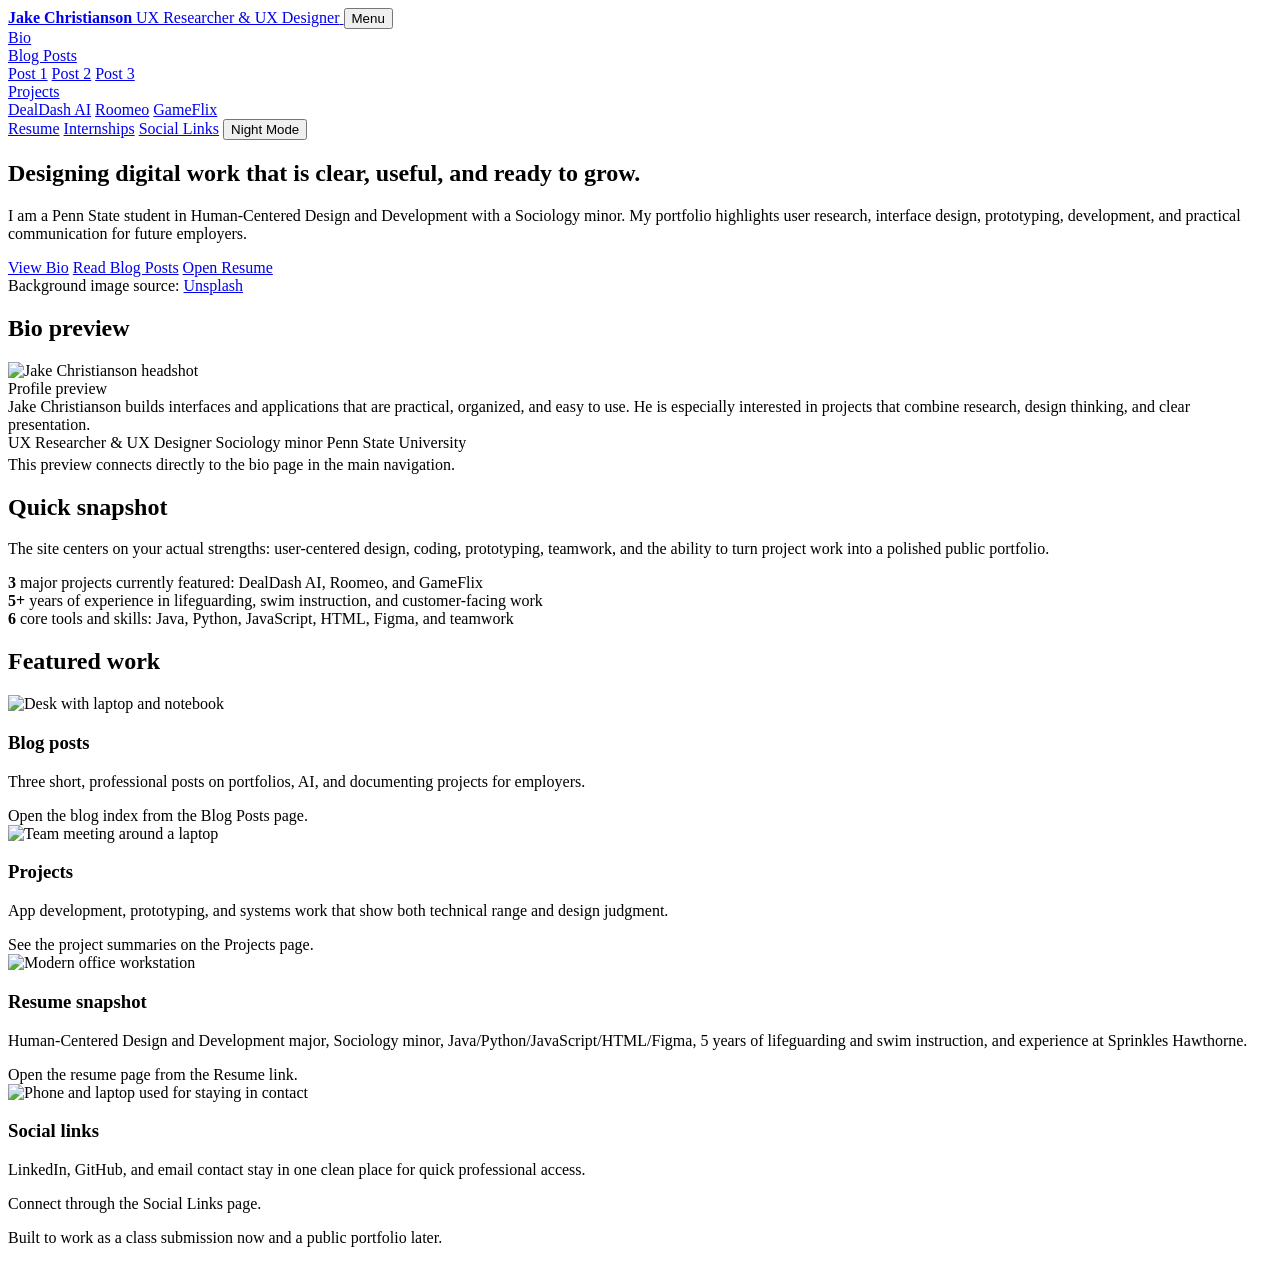
==== index.html @ bb6686ac "Refine homepage, social links, and site structure" ====
﻿<!doctype html>
<html lang="en">
<head>
  <meta charset="utf-8" />
  <meta name="viewport" content="width=device-width, initial-scale=1" />
  <title>Jake Christianson | Portfolio</title>
  <meta name="description" content="Responsive personal portfolio for Jake Christianson with bio, blog posts, resume, internship experience, sample projects, and social links." />
  <link rel="stylesheet" href="assets/css/styles.css" />
  <script src="assets/js/script.js" defer></script>
</head>
<body>
  <header class="site-header">
    <div class="header-inner">
      <a class="brand" href="index.html" aria-label="Go to home page">
        <strong>Jake Christianson</strong>
        <span>UX Researcher &amp; UX Designer</span>
      </a>
      <button class="nav-toggle" type="button" aria-expanded="false" aria-controls="site-nav" data-nav-toggle>Menu</button>
      <nav id="site-nav" class="nav-links" data-nav-menu>
        <a href="bio.html">Bio</a>
        <div class="nav-group">
          <a class="nav-trigger" href="blog.html">Blog Posts</a>
          <div class="nav-dropdown">
            <a href="blog-1.html">Post 1</a>
            <a href="blog-2.html">Post 2</a>
            <a href="blog-3.html">Post 3</a>
          </div>
        </div>
        <div class="nav-group">
          <a class="nav-trigger" href="projects.html">Projects</a>
          <div class="nav-dropdown">
            <a href="dealdash-ai.html">DealDash AI</a>
            <a href="roomeo.html">Roomeo</a>
            <a href="gameflix.html">GameFlix</a>
          </div>
        </div>
        <a href="resume.html">Resume</a>
        <a href="internships.html">Internships</a>
        <a href="social.html">Social Links</a>
        <button class="theme-toggle" type="button" data-theme-toggle aria-pressed="false">Night Mode</button>
      </nav>
    </div>
  </header>

  <main class="page site-shell">
    <section class="hero" style="--hero-image: url('https://images.unsplash.com/photo-1513258496099-48168024aec0?auto=format&fit=crop&w=1600&q=80');">
      <div class="hero-content">
        <h1>Designing digital work that is clear, useful, and ready to grow.</h1>
        <p>
          I am a Penn State student in Human-Centered Design and Development with a Sociology minor.
          My portfolio highlights user research, interface design, prototyping, development, and practical communication for future employers.
        </p>
        <div class="hero-actions">
          <a class="button primary" href="bio.html">View Bio</a>
          <a class="button secondary" href="blog.html">Read Blog Posts</a>
          <a class="button secondary" href="resume.html">Open Resume</a>
        </div>
      </div>
      <div class="caption-bar">
        Background image source:
        <a href="https://unsplash.com/photos/7okkFhxrxNw" target="_blank" rel="noreferrer">Unsplash</a>
      </div>
    </section>

    <section class="section">
      <div class="section-inner">
        <h2 class="section-title">Bio preview</h2>
        <div class="portrait">
          <img src="assets/images/headshot-crop.jpg" alt="Jake Christianson headshot" />
          <div class="bio-panel">
            <span class="bio-kicker">Profile preview</span>
            <p class="section-subtitle" style="margin:0;">
              Jake Christianson builds interfaces and applications that are practical, organized, and easy to use.
              He is especially interested in projects that combine research, design thinking, and clear presentation.
            </p>
            <div class="bio-meta">
              <span>UX Researcher &amp; UX Designer</span>
              <span>Sociology minor</span>
              <span>Penn State University</span>
            </div>
            <p class="figure-caption" style="margin-top:0.25rem;">This preview connects directly to the bio page in the main navigation.</p>
          </div>
        </div>
      </div>
    </section>

    <section class="section">
      <div class="section-inner">
        <h2 class="section-title">Quick snapshot</h2>
        <p class="section-subtitle">
          The site centers on your actual strengths: user-centered design, coding, prototyping, teamwork, and the ability to turn project work into a polished public portfolio.
        </p>
        <div class="grid three">
          <div class="metric">
            <strong>3</strong>
            <span>major projects currently featured: DealDash AI, Roomeo, and GameFlix</span>
          </div>
          <div class="metric">
            <strong>5+</strong>
            <span>years of experience in lifeguarding, swim instruction, and customer-facing work</span>
          </div>
          <div class="metric">
            <strong>6</strong>
            <span>core tools and skills: Java, Python, JavaScript, HTML, Figma, and teamwork</span>
          </div>
        </div>
      </div>
    </section>

    <section class="section">
      <div class="section-inner">
        <h2 class="section-title">Featured work</h2>
        <div class="grid two">
          <article class="card project-card">
            <img src="https://images.unsplash.com/photo-1516321318423-f06f85e504b3?auto=format&fit=crop&w=1200&q=80" alt="Desk with laptop and notebook" />
            <div class="card-body">
              <h3>Blog posts</h3>
              <p>Three short, professional posts on portfolios, AI, and documenting projects for employers.</p>
            </div>
            <a class="project-card-link" href="blog.html" aria-label="Open blog posts"></a>
            <div class="figure-caption">Open the blog index from the Blog Posts page.</div>
          </article>
          <article class="card project-card">
            <img src="https://images.unsplash.com/photo-1522202176988-66273c2fd55f?auto=format&fit=crop&w=1200&q=80" alt="Team meeting around a laptop" />
            <div class="card-body">
              <h3>Projects</h3>
              <p>App development, prototyping, and systems work that show both technical range and design judgment.</p>
            </div>
            <a class="project-card-link" href="projects.html" aria-label="Open projects"></a>
            <div class="figure-caption">See the project summaries on the Projects page.</div>
          </article>
          <article class="card project-card">
            <img src="https://images.unsplash.com/photo-1498050108023-c5249f4df085?auto=format&fit=crop&w=1200&q=80" alt="Modern office workstation" />
            <div class="card-body">
              <h3>Resume snapshot</h3>
              <p>Human-Centered Design and Development major, Sociology minor, Java/Python/JavaScript/HTML/Figma, 5 years of lifeguarding and swim instruction, and experience at Sprinkles Hawthorne.</p>
            </div>
            <a class="project-card-link" href="resume.html" aria-label="Open resume"></a>
            <div class="figure-caption">Open the resume page from the Resume link.</div>
          </article>
          <article class="card project-card">
            <img src="https://images.unsplash.com/photo-1516321497487-e288fb19713f?auto=format&fit=crop&w=1200&q=80" alt="Phone and laptop used for staying in contact" />
            <div class="card-body">
              <h3>Social links</h3>
              <p>LinkedIn, GitHub, and email contact stay in one clean place for quick professional access.</p>
            </div>
            <a class="project-card-link" href="social.html" aria-label="Open social links"></a>
            <div class="figure-caption">Connect through the Social Links page.</div>
          </article>
        </div>
      </div>
    </section>
  </main>

  <footer class="footer site-shell">
    <div class="footer-inner">
      <p>Built to work as a class submission now and a public portfolio later.</p>
    </div>
  </footer>
</body>
</html>
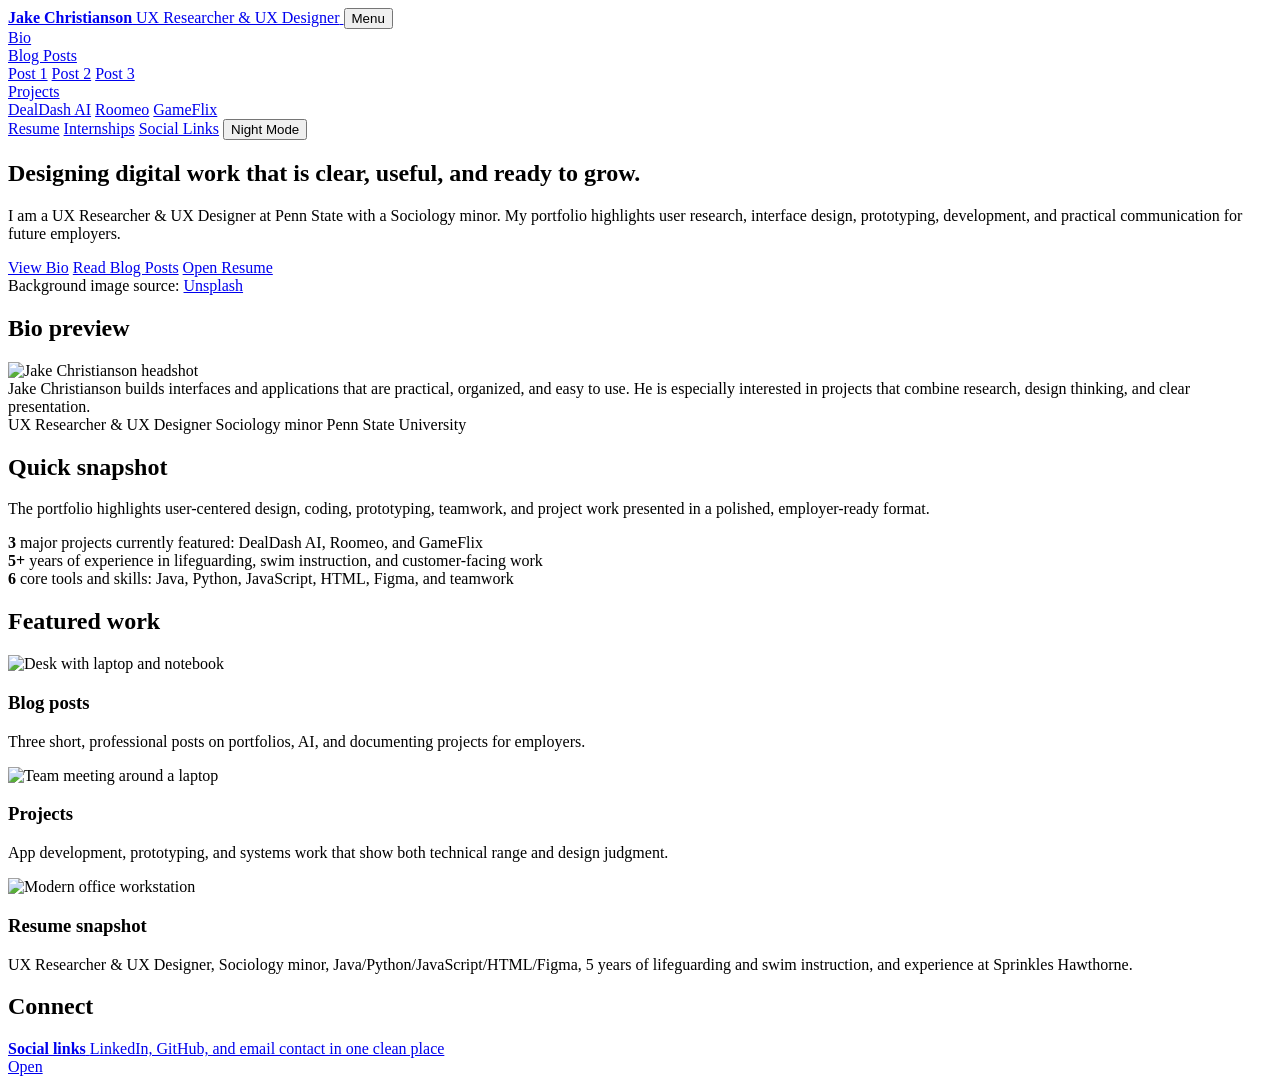
==== commit dd6cbef4: "Clean homepage copy" ====
--- a/index.html
+++ b/index.html
@@ -47,7 +47,7 @@
       <div class="hero-content">
         <h1>Designing digital work that is clear, useful, and ready to grow.</h1>
         <p>
-          I am a Penn State student in Human-Centered Design and Development with a Sociology minor.
+          I am a UX Researcher &amp; UX Designer at Penn State with a Sociology minor.
           My portfolio highlights user research, interface design, prototyping, development, and practical communication for future employers.
         </p>
         <div class="hero-actions">
@@ -68,7 +68,6 @@
         <div class="portrait">
           <img src="assets/images/headshot-crop.jpg" alt="Jake Christianson headshot" />
           <div class="bio-panel">
-            <span class="bio-kicker">Profile preview</span>
             <p class="section-subtitle" style="margin:0;">
               Jake Christianson builds interfaces and applications that are practical, organized, and easy to use.
               He is especially interested in projects that combine research, design thinking, and clear presentation.
@@ -78,7 +77,6 @@
               <span>Sociology minor</span>
               <span>Penn State University</span>
             </div>
-            <p class="figure-caption" style="margin-top:0.25rem;">This preview connects directly to the bio page in the main navigation.</p>
           </div>
         </div>
       </div>
@@ -88,7 +86,7 @@
       <div class="section-inner">
         <h2 class="section-title">Quick snapshot</h2>
         <p class="section-subtitle">
-          The site centers on your actual strengths: user-centered design, coding, prototyping, teamwork, and the ability to turn project work into a polished public portfolio.
+          The portfolio highlights user-centered design, coding, prototyping, teamwork, and project work presented in a polished, employer-ready format.
         </p>
         <div class="grid three">
           <div class="metric">
@@ -118,7 +116,6 @@
               <p>Three short, professional posts on portfolios, AI, and documenting projects for employers.</p>
             </div>
             <a class="project-card-link" href="blog.html" aria-label="Open blog posts"></a>
-            <div class="figure-caption">Open the blog index from the Blog Posts page.</div>
           </article>
           <article class="card project-card">
             <img src="https://images.unsplash.com/photo-1522202176988-66273c2fd55f?auto=format&fit=crop&w=1200&q=80" alt="Team meeting around a laptop" />
@@ -127,36 +124,34 @@
               <p>App development, prototyping, and systems work that show both technical range and design judgment.</p>
             </div>
             <a class="project-card-link" href="projects.html" aria-label="Open projects"></a>
-            <div class="figure-caption">See the project summaries on the Projects page.</div>
           </article>
           <article class="card project-card">
             <img src="https://images.unsplash.com/photo-1498050108023-c5249f4df085?auto=format&fit=crop&w=1200&q=80" alt="Modern office workstation" />
             <div class="card-body">
               <h3>Resume snapshot</h3>
-              <p>Human-Centered Design and Development major, Sociology minor, Java/Python/JavaScript/HTML/Figma, 5 years of lifeguarding and swim instruction, and experience at Sprinkles Hawthorne.</p>
+              <p>UX Researcher &amp; UX Designer, Sociology minor, Java/Python/JavaScript/HTML/Figma, 5 years of lifeguarding and swim instruction, and experience at Sprinkles Hawthorne.</p>
             </div>
             <a class="project-card-link" href="resume.html" aria-label="Open resume"></a>
-            <div class="figure-caption">Open the resume page from the Resume link.</div>
-          </article>
-          <article class="card project-card">
-            <img src="https://images.unsplash.com/photo-1516321497487-e288fb19713f?auto=format&fit=crop&w=1200&q=80" alt="Phone and laptop used for staying in contact" />
-            <div class="card-body">
-              <h3>Social links</h3>
-              <p>LinkedIn, GitHub, and email contact stay in one clean place for quick professional access.</p>
-            </div>
-            <a class="project-card-link" href="social.html" aria-label="Open social links"></a>
-            <div class="figure-caption">Connect through the Social Links page.</div>
           </article>
         </div>
       </div>
     </section>
+
+    <section class="section">
+      <div class="section-inner">
+        <h2 class="section-title">Connect</h2>
+        <div class="social-row">
+          <a class="social-pill social-pill-home" href="social.html">
+            <div>
+              <strong>Social links</strong>
+              <span>LinkedIn, GitHub, and email contact in one clean place</span>
+            </div>
+            <span>Open</span>
+          </a>
+        </div>
+      </div>
+    </section>
   </main>
-
-  <footer class="footer site-shell">
-    <div class="footer-inner">
-      <p>Built to work as a class submission now and a public portfolio later.</p>
-    </div>
-  </footer>
 </body>
 </html>
 
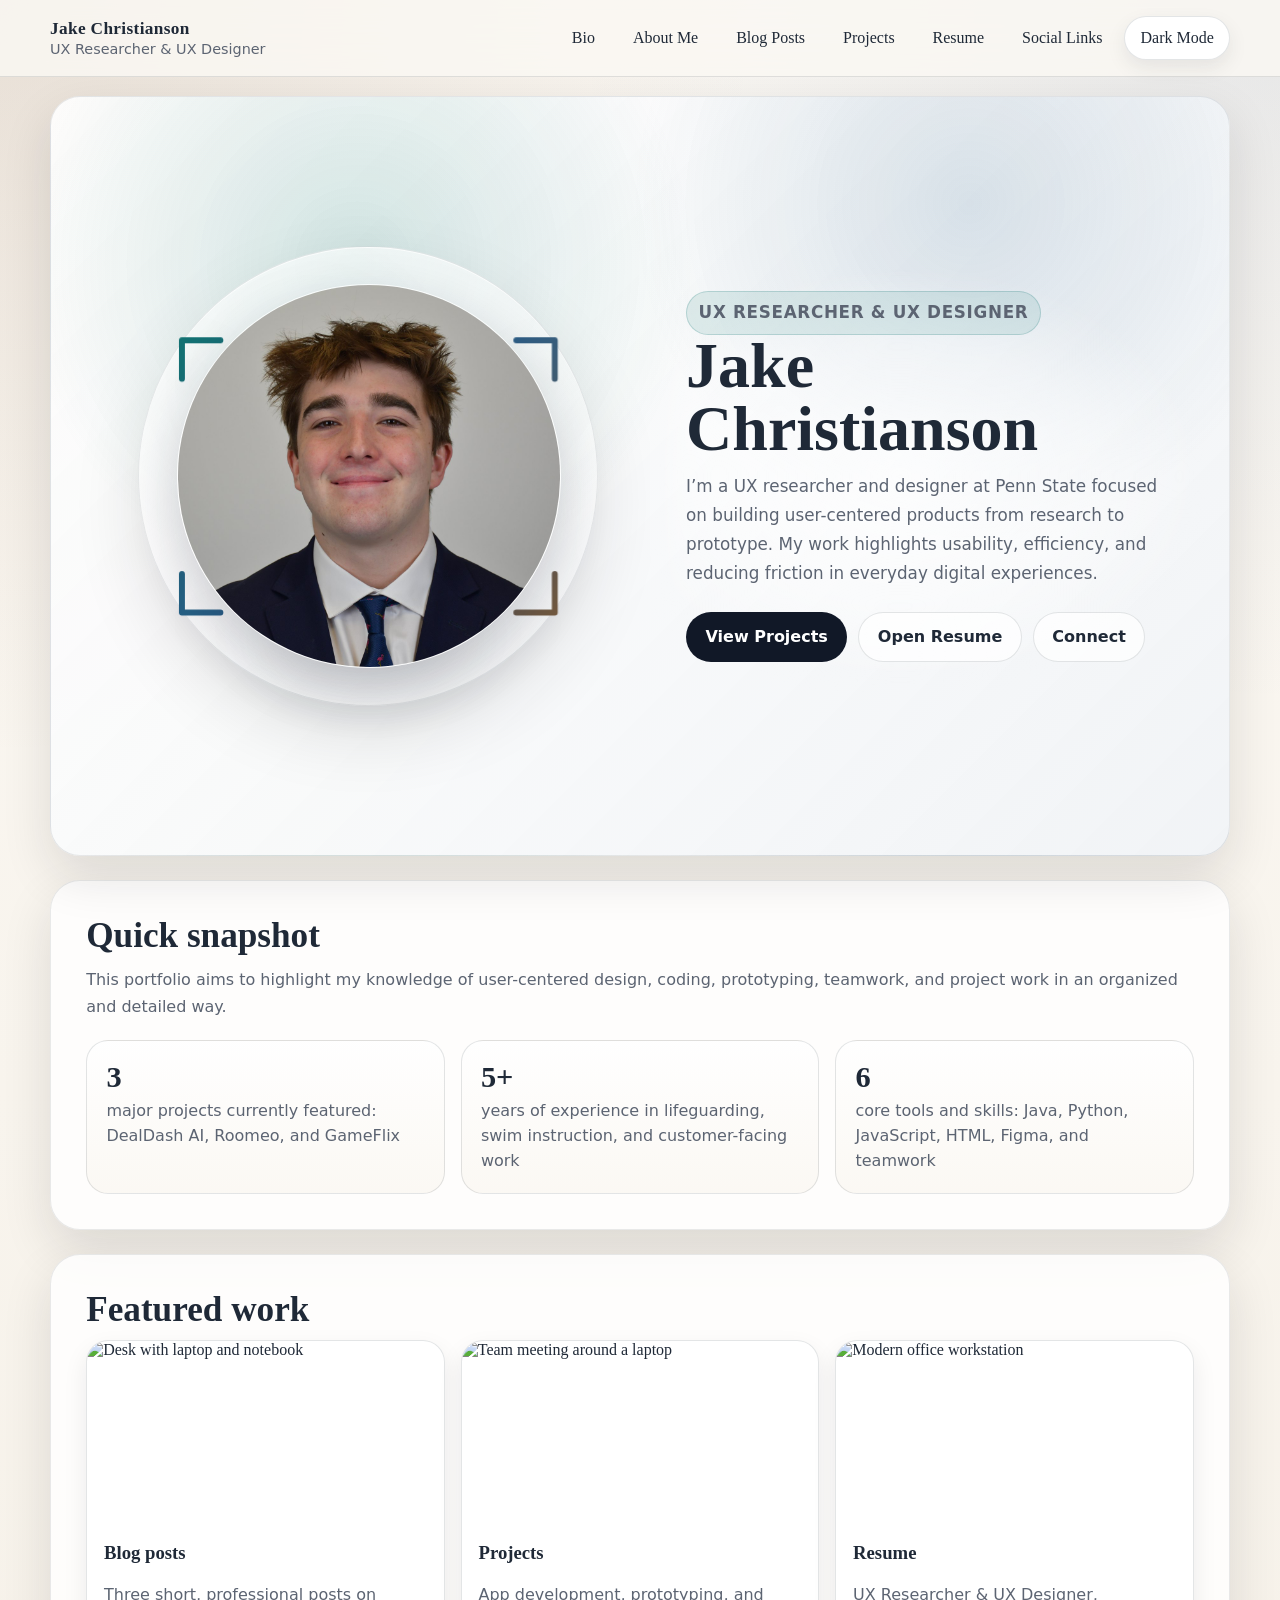
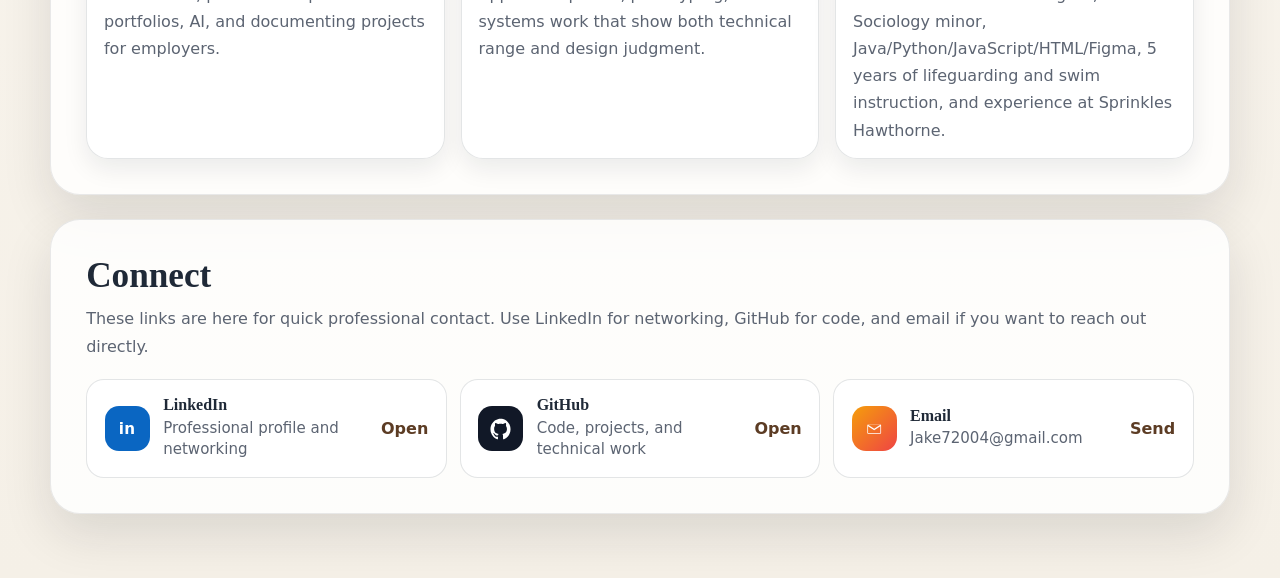
==== commit 10388244: "Update portfolio site" ====
--- a/index.html
+++ b/index.html
@@ -1,11 +1,24 @@
-﻿<!doctype html>
+<!doctype html>
 <html lang="en">
 <head>
   <meta charset="utf-8" />
   <meta name="viewport" content="width=device-width, initial-scale=1" />
   <title>Jake Christianson | Portfolio</title>
-  <meta name="description" content="Responsive personal portfolio for Jake Christianson with bio, blog posts, resume, internship experience, sample projects, and social links." />
+  <script>
+    (() => {
+      try {
+        const theme = localStorage.getItem('portfolio-theme');
+        if (theme === 'dark' || theme === 'light') {
+          document.documentElement.dataset.theme = theme;
+        }
+      } catch (_error) {}
+    })();
+    </script>
+  <meta name="description" content="Responsive personal portfolio for Jake Christianson with bio, blog posts, resume, sample projects, and social links." />
   <link rel="stylesheet" href="assets/css/styles.css" />
+
+
+
   <script src="assets/js/script.js" defer></script>
 </head>
 <body>
@@ -18,6 +31,7 @@
       <button class="nav-toggle" type="button" aria-expanded="false" aria-controls="site-nav" data-nav-toggle>Menu</button>
       <nav id="site-nav" class="nav-links" data-nav-menu>
         <a href="bio.html">Bio</a>
+        <a href="about.html">About Me</a>
         <div class="nav-group">
           <a class="nav-trigger" href="blog.html">Blog Posts</a>
           <div class="nav-dropdown">
@@ -35,49 +49,82 @@
           </div>
         </div>
         <a href="resume.html">Resume</a>
-        <a href="internships.html">Internships</a>
         <a href="social.html">Social Links</a>
-        <button class="theme-toggle" type="button" data-theme-toggle aria-pressed="false">Night Mode</button>
+        <button class="theme-toggle" type="button" data-theme-toggle aria-pressed="false">Dark Mode</button>
+        <script>
+          (() => {
+            try {
+              const theme = localStorage.getItem('portfolio-theme');
+              const button = document.currentScript.previousElementSibling;
+              if (!button) {
+                return;
+              }
+              if (theme === 'dark') {
+                button.textContent = 'Light Mode';
+                button.setAttribute('aria-pressed', 'true');
+              } else {
+                button.textContent = 'Dark Mode';
+                button.setAttribute('aria-pressed', 'false');
+              }
+            } catch (_error) {}
+          })();
+        </script>
       </nav>
     </div>
   </header>
 
   <main class="page site-shell">
-    <section class="hero" style="--hero-image: url('https://images.unsplash.com/photo-1513258496099-48168024aec0?auto=format&fit=crop&w=1600&q=80');">
-      <div class="hero-content">
-        <h1>Designing digital work that is clear, useful, and ready to grow.</h1>
+    <section class="hero intro-hero" aria-labelledby="intro-heading">
+      <div class="intro-hero-stage" aria-hidden="true">
+        <svg class="portrait-draw" viewBox="0 0 720 720" role="img" aria-label="">
+          <defs>
+            <linearGradient id="portrait-line" x1="82" y1="110" x2="638" y2="650" gradientUnits="userSpaceOnUse">
+              <stop offset="0" stop-color="#0f766e" />
+              <stop offset="0.48" stop-color="#2b5f8a" />
+              <stop offset="1" stop-color="#8b5a2b" />
+            </linearGradient>
+            <linearGradient id="portrait-fill" x1="170" y1="140" x2="590" y2="640" gradientUnits="userSpaceOnUse">
+              <stop offset="0" stop-color="#ffffff" stop-opacity="0.82" />
+              <stop offset="1" stop-color="#dbeafe" stop-opacity="0.2" />
+            </linearGradient>
+          </defs>
+          <g class="person-icon">
+            <path class="person-silhouette" d="M360 612 C304 612 252 593 210 558 C238 516 283 486 317 472 L317 438 C293 421 279 392 276 356 C267 356 258 343 256 324 C254 309 259 296 268 291 C269 226 306 184 360 184 C414 184 451 226 452 291 C461 296 466 309 464 324 C462 343 453 356 444 356 C441 392 427 421 403 438 L403 472 C437 486 482 516 510 558 C468 593 416 612 360 612Z" />
+            <path class="person-hair" d="M276 298 C280 238 313 198 360 198 C407 198 439 230 446 282 C427 256 398 243 360 243 C323 243 295 262 276 298Z" />
+            <path class="person-detail person-detail-neck" d="M317 472 C339 488 381 488 403 472" />
+            <path class="person-detail person-detail-shoulders" d="M246 555 C298 585 422 585 474 555" />
+            <path class="person-detail person-detail-hair" d="M292 282 C320 258 354 249 392 254" />
+            <path id="avatar-draw-half" class="snake-line avatar-draw avatar-draw-left" d="M210 558 C238 516 283 486 317 472 L317 438 C293 421 279 392 276 356 C267 356 258 343 256 324 C254 309 259 296 268 291 C269 226 306 184 360 184" />
+            <use class="snake-line avatar-draw avatar-draw-right" href="#avatar-draw-half" transform="translate(720 0) scale(-1 1)" />
+          </g>
+          <path class="snapshot-corner snapshot-corner-tr" d="M560 176 L612 176 L612 228" />
+          <path class="snapshot-corner snapshot-corner-br" d="M612 492 L612 544 L560 544" />
+          <path class="snapshot-corner snapshot-corner-bl" d="M160 544 L108 544 L108 492" />
+          <path class="snapshot-corner snapshot-corner-tl" d="M108 228 L108 176 L160 176" />
+          <path class="focus-line focus-line-right" d="M564 292 C584 333 584 387 564 428" />
+          <path class="focus-line focus-line-left" d="M156 428 C136 387 136 333 156 292" />
+        </svg>
+        <div class="intro-headshot">
+          <img src="assets/images/headshot-2024-hero.jpg" alt="" />
+        </div>
+        <div class="camera-flash">
+          <span class="flash-core"></span>
+          <span class="flash-ray flash-ray-horizontal"></span>
+          <span class="flash-ray flash-ray-vertical"></span>
+          <span class="flash-ray flash-ray-diagonal-a"></span>
+          <span class="flash-ray flash-ray-diagonal-b"></span>
+        </div>
+      </div>
+      <div class="intro-hero-copy">
+        <p class="intro-kicker">UX Researcher &amp; UX Designer</p>
+        <h1 id="intro-heading">Jake Christianson</h1>
         <p>
-          I am a UX Researcher &amp; UX Designer at Penn State with a Sociology minor.
-          My portfolio highlights user research, interface design, prototyping, development, and practical communication for future employers.
+          I’m a UX researcher and designer at Penn State focused on building user-centered products from research to prototype. My work highlights usability, efficiency, and reducing friction in everyday digital experiences.
         </p>
         <div class="hero-actions">
-          <a class="button primary" href="bio.html">View Bio</a>
-          <a class="button secondary" href="blog.html">Read Blog Posts</a>
+          <a class="button primary" href="projects.html">View Projects</a>
           <a class="button secondary" href="resume.html">Open Resume</a>
-        </div>
-      </div>
-      <div class="caption-bar">
-        Background image source:
-        <a href="https://unsplash.com/photos/7okkFhxrxNw" target="_blank" rel="noreferrer">Unsplash</a>
-      </div>
-    </section>
-
-    <section class="section">
-      <div class="section-inner">
-        <h2 class="section-title">Bio preview</h2>
-        <div class="portrait">
-          <img src="assets/images/headshot-crop.jpg" alt="Jake Christianson headshot" />
-          <div class="bio-panel">
-            <p class="section-subtitle" style="margin:0;">
-              Jake Christianson builds interfaces and applications that are practical, organized, and easy to use.
-              He is especially interested in projects that combine research, design thinking, and clear presentation.
-            </p>
-            <div class="bio-meta">
-              <span>UX Researcher &amp; UX Designer</span>
-              <span>Sociology minor</span>
-              <span>Penn State University</span>
-            </div>
-          </div>
+          <a class="button secondary" href="social.html">Connect</a>
         </div>
       </div>
     </section>
@@ -86,7 +133,7 @@
       <div class="section-inner">
         <h2 class="section-title">Quick snapshot</h2>
         <p class="section-subtitle">
-          The portfolio highlights user-centered design, coding, prototyping, teamwork, and project work presented in a polished, employer-ready format.
+          This portfolio aims to highlight my knowledge of user-centered design, coding, prototyping, teamwork, and project work in an organized and detailed way.
         </p>
         <div class="grid three">
           <div class="metric">
@@ -108,7 +155,7 @@
     <section class="section">
       <div class="section-inner">
         <h2 class="section-title">Featured work</h2>
-        <div class="grid two">
+        <div class="grid three featured-work-grid">
           <article class="card project-card">
             <img src="https://images.unsplash.com/photo-1516321318423-f06f85e504b3?auto=format&fit=crop&w=1200&q=80" alt="Desk with laptop and notebook" />
             <div class="card-body">
@@ -128,7 +175,7 @@
           <article class="card project-card">
             <img src="https://images.unsplash.com/photo-1498050108023-c5249f4df085?auto=format&fit=crop&w=1200&q=80" alt="Modern office workstation" />
             <div class="card-body">
-              <h3>Resume snapshot</h3>
+              <h3>Resume</h3>
               <p>UX Researcher &amp; UX Designer, Sociology minor, Java/Python/JavaScript/HTML/Figma, 5 years of lifeguarding and swim instruction, and experience at Sprinkles Hawthorne.</p>
             </div>
             <a class="project-card-link" href="resume.html" aria-label="Open resume"></a>
@@ -140,13 +187,45 @@
     <section class="section">
       <div class="section-inner">
         <h2 class="section-title">Connect</h2>
+        <p class="section-subtitle">
+          These links are here for quick professional contact. Use LinkedIn for networking, GitHub for code, and email if you want to reach out directly.
+        </p>
         <div class="social-row">
-          <a class="social-pill social-pill-home" href="social.html">
-            <div>
-              <strong>Social links</strong>
-              <span>LinkedIn, GitHub, and email contact in one clean place</span>
-            </div>
-            <span>Open</span>
+          <a class="social-pill social-pill-linkedin" href="https://www.linkedin.com/public-profile/settings?trk=d_flagship3_profile_self_view_public_profile" target="_blank" rel="noreferrer">
+            <span class="social-pill-leading">
+              <span class="social-pill-icon" aria-hidden="true">in</span>
+              <span class="social-pill-copy">
+                <strong>LinkedIn</strong>
+                <span>Professional profile and networking</span>
+              </span>
+            </span>
+            <span class="social-pill-action">Open</span>
+          </a>
+          <a class="social-pill social-pill-github" href="https://github.com/jake364" target="_blank" rel="noreferrer">
+            <span class="social-pill-leading">
+              <span class="social-pill-icon social-pill-icon-image" aria-hidden="true">
+                <img src="assets/images/social/github-invertocat-logo.svg" alt="" />
+              </span>
+              <span class="social-pill-copy">
+                <strong>GitHub</strong>
+                <span>Code, projects, and technical work</span>
+              </span>
+            </span>
+            <span class="social-pill-action">Open</span>
+          </a>
+          <a class="social-pill social-pill-email" href="mailto:Jake72004@gmail.com">
+            <span class="social-pill-leading">
+              <span class="social-pill-icon" aria-hidden="true">
+                <svg viewBox="0 0 24 24" role="presentation" focusable="false">
+                  <path d="M4 6h16a1 1 0 0 1 1 1v10a1 1 0 0 1-1 1H4a1 1 0 0 1-1-1V7a1 1 0 0 1 1-1zm0 2.2V17h16V8.2l-8 5.2-8-5.2zm8 3.2 8-5.2H4l8 5.2z" fill="currentColor" />
+                </svg>
+              </span>
+              <span class="social-pill-copy">
+                <strong>Email</strong>
+                <span>Jake72004@gmail.com</span>
+              </span>
+            </span>
+            <span class="social-pill-action">Send</span>
           </a>
         </div>
       </div>
@@ -154,9 +233,3 @@
   </main>
 </body>
 </html>
-
-
-
-
-
-
--- a/assets/css/styles.css
+++ b/assets/css/styles.css
@@ -0,0 +1,2956 @@
+:root {
+  --bg: #f5f0e7;
+  --bg-alt: #fbf8f3;
+  --panel: rgba(255, 255, 255, 0.82);
+  --panel-strong: #ffffff;
+  --text: #1f2937;
+  --muted: #5c6472;
+  --line: rgba(31, 41, 55, 0.12);
+  --accent: #7a5230;
+  --accent-strong: #5c3c24;
+  --accent-soft: rgba(122, 82, 48, 0.12);
+  --shadow: 0 20px 50px rgba(25, 28, 34, 0.12);
+  --radius-xl: 30px;
+  --radius-lg: 22px;
+  --radius-md: 16px;
+  --max: 1180px;
+}
+
+html[data-theme="dark"] {
+  --bg: #0e1218;
+  --bg-alt: #121822;
+  --panel: rgba(20, 25, 34, 0.82);
+  --panel-strong: #151b24;
+  --text: #eef2f7;
+  --muted: #b7c0ce;
+  --line: rgba(255, 255, 255, 0.10);
+  --accent: #d3a270;
+  --accent-strong: #f0c59a;
+  --accent-soft: rgba(211, 162, 112, 0.16);
+  --shadow: 0 24px 60px rgba(0, 0, 0, 0.38);
+}
+
+* {
+  box-sizing: border-box;
+}
+
+html {
+  scroll-behavior: smooth;
+}
+
+body {
+  margin: 0;
+  min-height: 100vh;
+  color: var(--text);
+  background:
+    radial-gradient(circle at top left, rgba(122, 82, 48, 0.15), transparent 30%),
+    radial-gradient(circle at top right, rgba(52, 82, 130, 0.10), transparent 28%),
+    linear-gradient(180deg, var(--bg-alt), var(--bg));
+  font-family: Georgia, "Times New Roman", serif;
+}
+
+a {
+  color: var(--accent-strong);
+  text-decoration-thickness: 1.5px;
+  text-underline-offset: 2px;
+}
+
+a:hover {
+  color: var(--accent);
+}
+
+img,
+video,
+iframe {
+  display: block;
+  max-width: 100%;
+}
+
+button,
+input,
+textarea,
+select {
+  font: inherit;
+}
+
+.sr-only {
+  position: absolute;
+  width: 1px;
+  height: 1px;
+  padding: 0;
+  margin: -1px;
+  overflow: hidden;
+  clip: rect(0, 0, 0, 0);
+  white-space: nowrap;
+  border: 0;
+}
+
+.site-shell {
+  width: min(var(--max), calc(100% - 32px));
+  margin: 0 auto;
+}
+
+.site-header {
+  position: sticky;
+  top: 0;
+  z-index: 40;
+  backdrop-filter: blur(20px);
+  background: color-mix(in srgb, var(--bg-alt) 82%, transparent);
+  border-bottom: 1px solid var(--line);
+}
+
+.header-inner {
+  width: min(var(--max), calc(100% - 32px));
+  margin: 0 auto;
+  min-height: 76px;
+  display: flex;
+  align-items: center;
+  gap: 0.85rem;
+}
+
+.brand {
+  display: grid;
+  gap: 0.12rem;
+  text-decoration: none;
+  color: var(--text);
+  min-width: max-content;
+}
+
+.brand strong {
+  font-size: 1.08rem;
+  letter-spacing: 0.02em;
+}
+
+.brand span {
+  color: var(--muted);
+  font-family: system-ui, -apple-system, BlinkMacSystemFont, "Segoe UI", sans-serif;
+  font-size: 0.9rem;
+}
+
+.nav-toggle,
+.theme-toggle {
+  border: 1px solid var(--line);
+  background: var(--panel-strong);
+  color: var(--text);
+  border-radius: 999px;
+  padding: 0.72rem 0.95rem;
+  cursor: pointer;
+  box-shadow: 0 8px 20px rgba(15, 18, 22, 0.08);
+  transition: transform 160ms ease, background 160ms ease, border-color 160ms ease;
+}
+
+.nav-toggle:hover,
+.theme-toggle:hover {
+  transform: translateY(-1px);
+}
+
+.nav-toggle {
+  display: none;
+}
+
+.nav-links {
+  margin-left: auto;
+  display: flex;
+  align-items: center;
+  align-self: stretch;
+  flex-wrap: nowrap;
+  gap: 0.35rem;
+  overflow: visible;
+}
+
+.nav-links > a,
+.nav-links .nav-trigger {
+  display: inline-flex;
+  align-items: center;
+  white-space: nowrap;
+  color: var(--text);
+  text-decoration: none;
+  border: 1px solid transparent;
+  border-radius: 999px;
+  padding: 0.72rem 0.95rem;
+  background: transparent;
+  cursor: pointer;
+  line-height: 1;
+}
+
+.nav-links > a:hover,
+.nav-links .nav-trigger:hover,
+.nav-links > a[aria-current="page"] {
+  background: var(--accent-soft);
+  border-color: color-mix(in srgb, var(--accent) 25%, transparent);
+  color: var(--accent-strong);
+}
+
+.nav-group {
+  position: relative;
+  display: inline-flex;
+  align-items: center;
+}
+
+.nav-group::after {
+  content: "";
+  position: absolute;
+  left: 0;
+  right: 0;
+  top: 100%;
+  height: 0.62rem;
+}
+
+.nav-dropdown {
+  position: absolute;
+  left: 0;
+  top: calc(100% + 0.28rem);
+  display: none;
+  min-width: 156px;
+  padding: 0.35rem;
+  border: 1px solid var(--line);
+  border-radius: 14px;
+  background: var(--panel-strong);
+  box-shadow: var(--shadow);
+  z-index: 20;
+}
+
+.nav-group:hover .nav-dropdown,
+.nav-group:focus-within .nav-dropdown {
+  display: grid;
+  gap: 0.2rem;
+}
+
+.nav-dropdown a {
+  display: block;
+  text-decoration: none;
+  color: var(--text);
+  padding: 0.45rem 0.55rem;
+  border-radius: 10px;
+  white-space: nowrap;
+  line-height: 1.1;
+}
+
+.nav-dropdown a:hover {
+  background: var(--accent-soft);
+  color: var(--accent-strong);
+}
+
+.page {
+  padding: 1.2rem 0 4rem;
+}
+
+.hero {
+  position: relative;
+  min-height: 72vh;
+  border-radius: var(--radius-xl);
+  overflow: hidden;
+  box-shadow: var(--shadow);
+  display: grid;
+  align-items: end;
+  background:
+    linear-gradient(135deg, rgba(12, 18, 25, 0.78), rgba(12, 18, 25, 0.30)),
+    var(--hero-image) center/cover no-repeat;
+}
+
+.hero::after {
+  content: "";
+  position: absolute;
+  inset: auto 0 0;
+  height: 26%;
+  background: linear-gradient(180deg, transparent, rgba(8, 10, 14, 0.88));
+}
+
+.hero-content {
+  position: relative;
+  z-index: 1;
+  color: #fff;
+  width: min(760px, 100%);
+  padding: clamp(1.5rem, 4vw, 3.8rem);
+}
+
+.eyebrow {
+  display: inline-flex;
+  align-items: center;
+  gap: 0.45rem;
+  padding: 0.44rem 0.8rem;
+  border-radius: 999px;
+  background: rgba(255, 255, 255, 0.12);
+  border: 1px solid rgba(255, 255, 255, 0.16);
+  font-family: system-ui, -apple-system, BlinkMacSystemFont, "Segoe UI", sans-serif;
+  font-size: 0.82rem;
+  letter-spacing: 0.04em;
+  text-transform: uppercase;
+}
+
+.hero h1,
+.page-title {
+  margin: 0.95rem 0 0.75rem;
+  font-size: clamp(2.4rem, 5vw, 4.8rem);
+  line-height: 0.98;
+}
+
+.hero p,
+.lede {
+  margin: 0;
+  color: rgba(255, 255, 255, 0.92);
+  font-family: system-ui, -apple-system, BlinkMacSystemFont, "Segoe UI", sans-serif;
+  font-size: 1.05rem;
+  line-height: 1.72;
+}
+
+.hero-actions {
+  display: flex;
+  flex-wrap: wrap;
+  gap: 0.7rem;
+  margin-top: 1.5rem;
+}
+
+.button {
+  display: inline-flex;
+  align-items: center;
+  justify-content: center;
+  gap: 0.4rem;
+  border-radius: 999px;
+  padding: 0.9rem 1.15rem;
+  text-decoration: none;
+  font-family: system-ui, -apple-system, BlinkMacSystemFont, "Segoe UI", sans-serif;
+  font-weight: 650;
+  border: 1px solid transparent;
+}
+
+.button.primary {
+  background: #fff;
+  color: #1e232d;
+}
+
+.button.primary:hover {
+  background: #f2ece3;
+}
+
+.button.secondary {
+  background: rgba(255, 255, 255, 0.08);
+  border-color: rgba(255, 255, 255, 0.2);
+  color: #fff;
+}
+
+.button.secondary:hover {
+  background: rgba(255, 255, 255, 0.16);
+}
+
+.caption-bar {
+  position: relative;
+  z-index: 1;
+  padding: 0 1.5rem 1.5rem;
+  color: rgba(255, 255, 255, 0.76);
+  font-family: system-ui, -apple-system, BlinkMacSystemFont, "Segoe UI", sans-serif;
+  font-size: 0.9rem;
+}
+
+.caption-bar a {
+  color: #fff;
+}
+
+.intro-hero {
+  position: relative;
+  min-height: min(760px, calc(100vh - 110px));
+  display: grid;
+  grid-template-columns: minmax(0, 1.04fr) minmax(340px, 0.96fr);
+  align-items: center;
+  gap: clamp(1.1rem, 4vw, 4rem);
+  padding: clamp(1.2rem, 4vw, 4rem);
+  background:
+    radial-gradient(circle at 26% 22%, rgba(15, 118, 110, 0.18), transparent 32%),
+    radial-gradient(circle at 78% 14%, rgba(43, 95, 138, 0.16), transparent 30%),
+    linear-gradient(135deg, color-mix(in srgb, var(--panel-strong) 88%, transparent), color-mix(in srgb, var(--bg-alt) 70%, #dbeafe));
+  border: 1px solid color-mix(in srgb, var(--line) 82%, transparent);
+  align-items: center;
+  overflow: hidden;
+}
+
+.intro-hero::after {
+  display: none;
+}
+
+.intro-hero::before {
+  display: none;
+}
+
+.intro-hero-stage {
+  position: relative;
+  z-index: 2;
+  display: grid;
+  place-items: center;
+  min-height: clamp(360px, 52vw, 610px);
+  isolation: isolate;
+}
+
+.intro-hero-stage::before {
+  content: "";
+  position: absolute;
+  width: min(86%, 560px);
+  aspect-ratio: 1;
+  border-radius: 50%;
+  background:
+    linear-gradient(145deg, rgba(255, 255, 255, 0.74), rgba(255, 255, 255, 0.16)),
+    radial-gradient(circle at 38% 30%, rgba(15, 118, 110, 0.13), transparent 36%);
+  border: 1px solid color-mix(in srgb, var(--line) 72%, transparent);
+  box-shadow: inset 0 1px 0 rgba(255, 255, 255, 0.7), 0 28px 70px rgba(20, 28, 40, 0.11);
+  transform: scale(0.92);
+  opacity: 0;
+  animation: portrait-halo 900ms cubic-bezier(0.2, 0.8, 0.2, 1) 120ms forwards;
+  z-index: -1;
+}
+
+.portrait-draw {
+  width: min(100%, 620px);
+  filter: drop-shadow(0 24px 36px rgba(17, 24, 39, 0.12));
+}
+
+.intro-headshot {
+  position: absolute;
+  z-index: 3;
+  width: min(72%, 420px);
+  aspect-ratio: 1;
+  border-radius: 50%;
+  overflow: hidden;
+  opacity: 0;
+  transform: translateY(16px) scale(0.9);
+  border: 1px solid rgba(255, 255, 255, 0.74);
+  box-shadow:
+    0 24px 55px rgba(17, 24, 39, 0.22),
+    inset 0 0 0 1px rgba(255, 255, 255, 0.42);
+  animation: headshot-reveal 780ms cubic-bezier(0.16, 1, 0.3, 1) 2050ms forwards;
+}
+
+.intro-headshot img {
+  width: 100%;
+  height: 100%;
+  display: block;
+  object-fit: cover;
+  object-position: center 35%;
+}
+
+.camera-flash {
+  position: absolute;
+  left: 50%;
+  top: 39%;
+  width: min(160%, 940px);
+  aspect-ratio: 1;
+  z-index: 4;
+  pointer-events: none;
+  opacity: 0;
+  transform: translate(-50%, -50%) scale(0.4) rotate(-8deg);
+  mix-blend-mode: screen;
+  animation: camera-flash-pop 560ms ease 2000ms forwards;
+}
+
+.flash-core,
+.flash-ray {
+  position: absolute;
+  left: 50%;
+  top: 50%;
+  transform: translate(-50%, -50%);
+  pointer-events: none;
+}
+
+.flash-core {
+  width: 28%;
+  aspect-ratio: 1;
+  border-radius: 50%;
+  background: #fff;
+  box-shadow:
+    0 0 18px rgba(255, 255, 255, 0.95),
+    0 0 54px rgba(255, 255, 255, 0.74),
+    0 0 92px rgba(255, 255, 255, 0.46);
+}
+
+.flash-ray {
+  width: 100%;
+  height: 9%;
+  border-radius: 999px;
+  background: linear-gradient(90deg, transparent, rgba(255, 255, 255, 0.98), transparent);
+  filter: blur(0.4px);
+}
+
+.flash-ray-vertical {
+  transform: translate(-50%, -50%) rotate(90deg);
+}
+
+.flash-ray-diagonal-a {
+  transform: translate(-50%, -50%) rotate(45deg);
+}
+
+.flash-ray-diagonal-b {
+  transform: translate(-50%, -50%) rotate(-45deg);
+}
+
+.person-icon {
+  opacity: 1;
+  transform-origin: center;
+  transform: none;
+  animation: none;
+}
+
+.person-silhouette {
+  fill: color-mix(in srgb, #9aa1a1 86%, var(--text));
+  opacity: 0;
+  animation: person-fill-in 340ms ease 2000ms forwards;
+}
+
+.person-hair {
+  fill: color-mix(in srgb, #8e9696 88%, var(--text));
+  opacity: 0;
+  animation: person-hair-in 340ms ease 2000ms forwards;
+}
+
+.person-detail {
+  fill: none;
+  stroke: color-mix(in srgb, #7f8989 72%, transparent);
+  stroke-width: 6;
+  stroke-linecap: round;
+  stroke-linejoin: round;
+  opacity: 0;
+  animation: person-detail-in 340ms ease 2000ms forwards;
+}
+
+.snake-line.avatar-draw {
+  stroke-width: 7;
+  stroke-linecap: round;
+  opacity: 0.92;
+  animation-duration: 3900ms;
+}
+
+.snake-line,
+.snapshot-corner,
+.focus-line {
+  fill: none;
+  stroke: url("#portrait-line");
+  stroke-linecap: round;
+  stroke-linejoin: round;
+  stroke-dasharray: 1300;
+  stroke-dashoffset: 1300;
+}
+
+.snake-line {
+  stroke-width: 22;
+  stroke-linecap: butt;
+  opacity: 0.96;
+  animation: snake-draw 2600ms cubic-bezier(0.22, 1, 0.36, 1) forwards;
+}
+
+.snapshot-corner {
+  stroke-width: 8;
+  opacity: 0;
+  animation:
+    snapshot-corner-draw 720ms cubic-bezier(0.22, 1, 0.36, 1) forwards,
+    snapshot-corner-fade 420ms ease forwards;
+}
+
+.snapshot-corner-tl { animation-delay: 1500ms, 1500ms; }
+.snapshot-corner-tr { animation-delay: 1550ms, 1550ms; }
+.snapshot-corner-br { animation-delay: 1600ms, 1600ms; }
+.snapshot-corner-bl { animation-delay: 1650ms, 1650ms; }
+
+.focus-line {
+  stroke-width: 7;
+  opacity: 0;
+  animation:
+    snapshot-corner-draw 820ms cubic-bezier(0.22, 1, 0.36, 1) forwards,
+    snapshot-corner-fade 420ms ease forwards;
+}
+
+.focus-line-right,
+.focus-line-left {
+  animation-delay: 1600ms, 1600ms;
+}
+
+.morph-cloud {
+  transform-origin: center;
+  animation: morph-cloud-settle 1900ms cubic-bezier(0.2, 0.9, 0.18, 1) forwards;
+}
+
+.morph-stroke {
+  fill: none;
+  stroke: url("#portrait-line");
+  stroke-width: 6;
+  stroke-linecap: round;
+  stroke-linejoin: round;
+  stroke-dasharray: 1250;
+  stroke-dashoffset: 1250;
+  opacity: 0.2;
+  animation:
+    sketch-line 1250ms cubic-bezier(0.22, 1, 0.36, 1) forwards,
+    morph-stroke-fade 1600ms ease 560ms forwards;
+}
+
+.morph-stroke-1 { animation-delay: 0ms, 560ms; }
+.morph-stroke-2 { animation-delay: 120ms, 650ms; }
+.morph-stroke-3 { animation-delay: 220ms, 720ms; }
+.morph-stroke-4 { animation-delay: 320ms, 790ms; }
+
+.morph-silhouette {
+  fill: color-mix(in srgb, var(--accent-soft) 72%, transparent);
+  opacity: 0;
+  transform-box: fill-box;
+  transform-origin: center;
+  transform: scale(1.08) translateY(12px);
+  animation: silhouette-morph 1150ms cubic-bezier(0.16, 1, 0.3, 1) 720ms forwards;
+}
+
+.hair-fill {
+  fill: color-mix(in srgb, #1f6f8f 28%, transparent);
+  opacity: 0;
+  transform-box: fill-box;
+  transform-origin: center;
+  transform: translateY(8px) scale(0.98);
+  animation: hair-fill-in 520ms ease 1130ms forwards;
+}
+
+.draw-line {
+  fill: none;
+  stroke: url("#portrait-line");
+  stroke-width: 9;
+  stroke-linecap: round;
+  stroke-linejoin: round;
+  stroke-dasharray: 1200;
+  stroke-dashoffset: 1200;
+  opacity: 0.96;
+  animation: sketch-line 1800ms cubic-bezier(0.22, 1, 0.36, 1) forwards;
+}
+
+.draw-line-1 { animation-delay: 920ms; }
+.draw-line-2 { animation-delay: 1040ms; }
+.draw-line-3 { animation-delay: 1190ms; }
+.draw-line-4 { animation-delay: 1320ms; }
+.draw-line-5 { animation-delay: 1450ms; }
+.draw-line-6 { animation-delay: 1560ms; }
+.draw-line-7 { animation-delay: 1660ms; }
+.draw-line-8 { animation-delay: 1760ms; }
+.draw-line-9 { animation-delay: 1860ms; }
+.draw-line-10,
+.draw-line-11,
+.draw-line-12,
+.draw-line-13 {
+  stroke-width: 7;
+  animation-delay: 1950ms;
+}
+
+.draw-line-4 {
+  stroke-width: 8;
+}
+
+.face-dot {
+  fill: url("#portrait-line");
+  opacity: 0;
+  transform-box: fill-box;
+  transform-origin: center;
+  transform: scale(0.72);
+  animation: face-dot-in 420ms ease 1320ms forwards;
+}
+
+.face-dot-right {
+  animation-delay: 1380ms;
+}
+
+.draw-fill {
+  fill: url("#portrait-fill");
+  display: none;
+  opacity: 0;
+  transform-origin: center;
+  transform: translateY(10px);
+  animation: portrait-fill-in 820ms ease 2300ms forwards;
+}
+
+.intro-orbit {
+  position: absolute;
+  z-index: 2;
+  opacity: 0;
+  transform: translate3d(0, 14px, 0) scale(0.96);
+  animation: orbit-card-in 760ms ease forwards;
+}
+
+.intro-orbit span {
+  display: inline-flex;
+  align-items: center;
+  justify-content: center;
+  min-width: 106px;
+  min-height: 42px;
+  padding: 0.56rem 0.88rem;
+  border-radius: 999px;
+  border: 1px solid color-mix(in srgb, var(--line) 70%, transparent);
+  background: color-mix(in srgb, var(--panel-strong) 82%, transparent);
+  color: var(--text);
+  box-shadow: 0 12px 28px rgba(17, 24, 39, 0.1);
+  font-family: system-ui, -apple-system, BlinkMacSystemFont, "Segoe UI", sans-serif;
+  font-size: 0.92rem;
+  font-weight: 700;
+}
+
+.intro-orbit-research {
+  left: 6%;
+  top: 21%;
+  animation-delay: 2620ms;
+}
+
+.intro-orbit-design {
+  right: 4%;
+  top: 36%;
+  animation-delay: 2770ms;
+}
+
+.intro-orbit-code {
+  left: 16%;
+  bottom: 14%;
+  animation-delay: 2920ms;
+}
+
+.intro-hero-copy {
+  position: relative;
+  z-index: 4;
+  max-width: 610px;
+  min-width: 0;
+  opacity: 0;
+  transform: translateY(18px);
+  animation: hero-copy-in 560ms ease 520ms forwards;
+}
+
+.intro-hero-copy::before {
+  content: "";
+  position: absolute;
+  inset: -1rem -1.2rem;
+  z-index: -1;
+  pointer-events: none;
+  border-radius: 32px;
+  background: radial-gradient(ellipse at 44% 50%, rgba(255, 255, 255, 0.78), rgba(255, 255, 255, 0.44) 46%, transparent 74%);
+  filter: blur(8px);
+  opacity: 0;
+  animation: hero-copy-glow-in 850ms ease 2850ms forwards;
+}
+
+.intro-kicker {
+  width: fit-content;
+  margin: 0 0 1rem;
+  padding: 0.42rem 0.72rem;
+  border-radius: 999px;
+  color: #0f766e;
+  background: rgba(15, 118, 110, 0.11);
+  border: 1px solid rgba(15, 118, 110, 0.2);
+  font-family: system-ui, -apple-system, BlinkMacSystemFont, "Segoe UI", sans-serif;
+  font-size: 0.82rem;
+  font-weight: 800;
+  letter-spacing: 0.04em;
+  text-transform: uppercase;
+}
+
+.intro-hero h1 {
+  margin: 0 0 0.75rem;
+  color: var(--text);
+  font-size: clamp(3rem, 5vw, 4.45rem);
+  line-height: 0.98;
+  overflow-wrap: break-word;
+  text-shadow: 0 1px 18px rgba(255, 255, 255, 0.36);
+}
+
+.intro-hero p {
+  color: var(--muted);
+}
+
+.intro-hero .button.primary {
+  background: #111827;
+  color: #fff;
+}
+
+.intro-hero .button.primary:hover {
+  background: #263244;
+}
+
+.intro-hero .button.secondary {
+  background: color-mix(in srgb, var(--panel-strong) 72%, transparent);
+  border-color: var(--line);
+  color: var(--text);
+}
+
+.intro-hero .button.secondary:hover {
+  background: var(--accent-soft);
+  color: var(--accent-strong);
+}
+
+html[data-theme="dark"] .intro-hero {
+  background:
+    radial-gradient(circle at 26% 22%, rgba(20, 184, 166, 0.16), transparent 32%),
+    radial-gradient(circle at 78% 14%, rgba(96, 165, 250, 0.13), transparent 30%),
+    linear-gradient(135deg, color-mix(in srgb, var(--panel-strong) 90%, #111827), color-mix(in srgb, var(--bg-alt) 82%, #0f172a));
+}
+
+html[data-theme="dark"] .intro-hero::after {
+  display: none;
+}
+
+html[data-theme="dark"] .intro-hero::before {
+  display: none;
+}
+
+html[data-theme="dark"] .intro-kicker {
+  color: #5eead4;
+  background: rgba(45, 212, 191, 0.1);
+  border-color: rgba(45, 212, 191, 0.18);
+}
+
+html[data-theme="dark"] .intro-hero-copy::before {
+  background: radial-gradient(ellipse at 44% 50%, rgba(6, 9, 20, 0.7), rgba(6, 9, 20, 0.38) 48%, transparent 74%);
+}
+
+html[data-theme="dark"] .intro-hero h1 {
+  text-shadow: 0 1px 22px rgba(0, 0, 0, 0.38);
+}
+
+@keyframes sketch-line {
+  from {
+    stroke-dashoffset: 1200;
+  }
+  to {
+    stroke-dashoffset: 0;
+  }
+}
+
+@keyframes snake-draw {
+  to {
+    stroke-dashoffset: 0;
+  }
+}
+
+@keyframes person-silhouette-in {
+  0% {
+    opacity: 0;
+    transform: translateY(10px) scale(0.96);
+  }
+  100% {
+    opacity: 1;
+    transform: translateY(0) scale(1);
+  }
+}
+
+@keyframes person-fill-in {
+  to {
+    opacity: 0.94;
+  }
+}
+
+@keyframes person-hair-in {
+  to {
+    opacity: 0.48;
+  }
+}
+
+@keyframes person-detail-in {
+  to {
+    opacity: 0.32;
+  }
+}
+
+@keyframes camera-flash-pop {
+  0% {
+    opacity: 0;
+    transform: translate(-50%, -50%) scale(0.35) rotate(-8deg);
+  }
+  16% {
+    opacity: 1;
+    transform: translate(-50%, -50%) scale(1.08) rotate(-8deg);
+  }
+  42% {
+    opacity: 0.62;
+    transform: translate(-50%, -50%) scale(1.02) rotate(-8deg);
+  }
+  100% {
+    opacity: 0;
+    transform: translate(-50%, -50%) scale(1.18) rotate(-8deg);
+  }
+}
+
+@keyframes roku-bg-in {
+  to {
+    opacity: 1;
+  }
+}
+
+@keyframes headshot-reveal {
+  0% {
+    opacity: 0;
+    transform: translateY(16px) scale(0.9);
+    clip-path: circle(8% at 50% 45%);
+  }
+  42% {
+    opacity: 1;
+  }
+  100% {
+    opacity: 1;
+    transform: translateY(0) scale(1);
+    clip-path: circle(75% at 50% 50%);
+  }
+}
+
+@keyframes snapshot-corner-draw {
+  to {
+    stroke-dashoffset: 0;
+  }
+}
+
+@keyframes snapshot-corner-fade {
+  to {
+    opacity: 1;
+  }
+}
+
+@keyframes morph-cloud-settle {
+  0% {
+    opacity: 1;
+    transform: scale(1.08) rotate(-5deg) translateY(16px);
+  }
+  58% {
+    opacity: 0.68;
+  }
+  100% {
+    opacity: 0;
+    transform: scale(0.72) rotate(0deg) translateY(86px);
+  }
+}
+
+@keyframes morph-stroke-fade {
+  0% {
+    opacity: 0.34;
+    stroke-width: 6;
+  }
+  52% {
+    opacity: 0.24;
+  }
+  100% {
+    opacity: 0;
+    stroke-width: 2;
+  }
+}
+
+@keyframes silhouette-morph {
+  0% {
+    opacity: 0;
+    transform: scale(1.08) translateY(12px);
+  }
+  44% {
+    opacity: 0.55;
+  }
+  100% {
+    opacity: 0.18;
+    transform: scale(1) translateY(0);
+  }
+}
+
+@keyframes hair-fill-in {
+  to {
+    opacity: 0.4;
+    transform: translateY(0) scale(1);
+  }
+}
+
+@keyframes face-dot-in {
+  to {
+    opacity: 1;
+    transform: scale(1);
+  }
+}
+
+@keyframes portrait-halo {
+  to {
+    opacity: 1;
+    transform: scale(1);
+  }
+}
+
+@keyframes portrait-fill-in {
+  to {
+    opacity: 1;
+    transform: translateY(0);
+  }
+}
+
+@keyframes orbit-card-in {
+  to {
+    opacity: 1;
+    transform: translate3d(0, 0, 0) scale(1);
+  }
+}
+
+@keyframes hero-copy-in {
+  to {
+    opacity: 1;
+    transform: translateY(0);
+  }
+}
+
+@keyframes hero-copy-glow-in {
+  to {
+    opacity: 1;
+  }
+}
+
+.section {
+  margin-top: 1.5rem;
+  background: var(--panel);
+  border: 1px solid color-mix(in srgb, var(--line) 82%, transparent);
+  border-radius: var(--radius-xl);
+  box-shadow: var(--shadow);
+  overflow: hidden;
+}
+
+.section-inner {
+  padding: clamp(1.25rem, 2.8vw, 2.2rem);
+}
+
+.section-title {
+  margin: 0 0 0.6rem;
+  font-size: clamp(1.5rem, 3vw, 2.2rem);
+}
+
+.section-subtitle {
+  margin: 0 0 1.2rem;
+  color: var(--muted);
+  font-family: system-ui, -apple-system, BlinkMacSystemFont, "Segoe UI", sans-serif;
+  line-height: 1.72;
+}
+
+.grid {
+  display: grid;
+  gap: 1rem;
+}
+
+.grid.two {
+  grid-template-columns: repeat(2, minmax(0, 1fr));
+}
+
+.grid.three {
+  grid-template-columns: repeat(3, minmax(0, 1fr));
+}
+
+.card {
+  background: color-mix(in srgb, var(--panel-strong) 86%, transparent);
+  border: 1px solid var(--line);
+  border-radius: var(--radius-lg);
+  overflow: hidden;
+  box-shadow: 0 10px 24px rgba(16, 24, 32, 0.08);
+}
+
+.project-card {
+  position: relative;
+  transition: transform 160ms ease, box-shadow 160ms ease;
+  cursor: pointer;
+  display: flex;
+  flex-direction: column;
+}
+
+.project-card:hover {
+  transform: translateY(-2px);
+  box-shadow: 0 18px 36px rgba(16, 24, 32, 0.12);
+}
+
+.project-card > img {
+  position: relative;
+  z-index: 2;
+  width: 100%;
+  height: 185px;
+  object-fit: cover;
+  object-position: center;
+  cursor: zoom-in;
+}
+
+.project-image-top {
+  object-position: center top;
+}
+
+.project-card-link {
+  display: block;
+  position: absolute;
+  inset: 0;
+  z-index: 1;
+  border-radius: inherit;
+  text-indent: -9999px;
+  overflow: hidden;
+}
+
+.card-body {
+  padding: 1.15rem;
+}
+
+.project-card .card-body {
+  display: grid;
+  gap: 0.35rem;
+  padding: 1rem 1.05rem 0.9rem;
+}
+
+.card h3,
+.card h4 {
+  margin: 0 0 0.45rem;
+}
+
+.card p,
+.card li {
+  margin: 0.25rem 0 0;
+  color: var(--muted);
+  line-height: 1.7;
+  font-family: system-ui, -apple-system, BlinkMacSystemFont, "Segoe UI", sans-serif;
+}
+
+.card ul {
+  margin: 0.75rem 0 0;
+  padding-left: 1.25rem;
+}
+
+.card figure {
+  margin: 0;
+}
+
+.figure-caption,
+.card figcaption {
+  position: relative;
+  z-index: 2;
+  padding: 0.62rem 1.05rem 0.8rem;
+  font-size: 0.82rem;
+  color: var(--muted);
+  font-family: system-ui, -apple-system, BlinkMacSystemFont, "Segoe UI", sans-serif;
+  border-top: 1px solid var(--line);
+  line-height: 1.45;
+}
+
+.portrait {
+  display: grid;
+  grid-template-columns: 220px minmax(0, 1fr);
+  gap: 1.2rem;
+  align-items: center;
+}
+
+.portrait img {
+  width: 100%;
+  aspect-ratio: 4 / 5;
+  object-fit: cover;
+  border-radius: 24px;
+  box-shadow: 0 14px 30px rgba(18, 22, 28, 0.16);
+}
+
+.pill-list {
+  display: flex;
+  flex-wrap: wrap;
+  gap: 0.5rem;
+  list-style: none;
+  padding: 0;
+  margin: 0.95rem 0 0;
+}
+
+.pill-list li {
+  padding: 0.5rem 0.8rem;
+  border-radius: 999px;
+  background: var(--accent-soft);
+  color: var(--accent-strong);
+  font-size: 0.93rem;
+}
+
+.metric {
+  padding: 1.2rem;
+  border-radius: var(--radius-lg);
+  background: linear-gradient(180deg, color-mix(in srgb, var(--panel-strong) 92%, transparent), color-mix(in srgb, var(--bg-alt) 92%, transparent));
+  border: 1px solid var(--line);
+}
+
+.metric strong {
+  display: block;
+  font-size: 1.9rem;
+  margin-bottom: 0.25rem;
+}
+
+.metric span {
+  color: var(--muted);
+  font-family: system-ui, -apple-system, BlinkMacSystemFont, "Segoe UI", sans-serif;
+  line-height: 1.55;
+}
+
+.bio-panel {
+  display: grid;
+  gap: 1rem;
+}
+
+.bio-hero-inner {
+  display: grid;
+  grid-template-columns: minmax(0, 1fr) minmax(160px, 220px);
+  align-items: center;
+  gap: clamp(1rem, 4vw, 2rem);
+}
+
+.bio-hero-copy {
+  min-width: 0;
+}
+
+.bio-hero-photo {
+  justify-self: end;
+  width: min(100%, 210px);
+  aspect-ratio: 4 / 5;
+  object-fit: cover;
+  object-position: center top;
+  border-radius: 24px;
+  box-shadow: 0 14px 30px rgba(18, 22, 28, 0.16);
+}
+
+.bio-detail {
+  max-width: 1060px;
+  margin: 0 auto;
+}
+
+.bio-kicker {
+  display: inline-flex;
+  align-items: center;
+  width: fit-content;
+  padding: 0.42rem 0.72rem;
+  border-radius: 999px;
+  background: var(--accent-soft);
+  color: var(--accent-strong);
+  font-family: system-ui, -apple-system, BlinkMacSystemFont, "Segoe UI", sans-serif;
+  font-size: 0.84rem;
+  letter-spacing: 0.02em;
+}
+
+.bio-meta {
+  display: flex;
+  flex-wrap: wrap;
+  gap: 0.55rem;
+}
+
+.bio-meta span {
+  padding: 0.5rem 0.75rem;
+  border-radius: 999px;
+  background: color-mix(in srgb, var(--panel-strong) 78%, transparent);
+  border: 1px solid var(--line);
+  font-family: system-ui, -apple-system, BlinkMacSystemFont, "Segoe UI", sans-serif;
+  font-size: 0.92rem;
+}
+
+.about-page {
+  display: grid;
+  gap: 1.4rem;
+}
+
+.about-hero-grid,
+.about-story-grid,
+.about-scuba-grid {
+  display: grid;
+  gap: 1.2rem;
+  align-items: center;
+}
+
+.about-hero-grid {
+  grid-template-columns: minmax(0, 1.15fr) minmax(290px, 0.85fr);
+}
+
+.about-story-grid {
+  grid-template-columns: minmax(0, 1.05fr) minmax(260px, 0.95fr);
+  align-items: start;
+}
+
+.about-scuba-grid {
+  grid-template-columns: minmax(0, 0.92fr) minmax(0, 1.08fr);
+}
+
+.about-lead,
+.about-story {
+  display: grid;
+  gap: 1rem;
+}
+
+.about-feature {
+  margin: 0;
+  overflow: hidden;
+  border-radius: 28px;
+  border: 1px solid var(--line);
+  box-shadow: var(--shadow);
+  background: var(--panel-strong);
+}
+
+.about-feature img,
+.about-scuba img {
+  display: block;
+  width: 100%;
+  object-fit: cover;
+}
+
+.about-feature img {
+  aspect-ratio: 4 / 5;
+}
+
+.about-feature figcaption,
+.about-scuba figcaption,
+.about-shot figcaption {
+  padding: 0.85rem 1rem 1rem;
+  color: var(--muted);
+  font-family: system-ui, -apple-system, BlinkMacSystemFont, "Segoe UI", sans-serif;
+  font-size: 0.92rem;
+  line-height: 1.55;
+}
+
+.about-facts {
+  display: grid;
+  gap: 0.9rem;
+}
+
+.about-fact {
+  padding: 1rem 1.05rem;
+  border-radius: 22px;
+  border: 1px solid var(--line);
+  background: color-mix(in srgb, var(--panel-strong) 78%, transparent);
+  box-shadow: 0 10px 20px rgba(17, 24, 39, 0.04);
+}
+
+.about-fact h3 {
+  margin: 0 0 0.45rem;
+  font-size: 1.05rem;
+}
+
+.about-fact p {
+  margin: 0;
+  color: var(--muted);
+  line-height: 1.65;
+  font-family: system-ui, -apple-system, BlinkMacSystemFont, "Segoe UI", sans-serif;
+}
+
+.about-gallery {
+  display: grid;
+  grid-template-columns: repeat(12, minmax(0, 1fr));
+  grid-auto-rows: 170px;
+  gap: 1rem;
+  grid-auto-flow: dense;
+}
+
+.about-shot {
+  margin: 0;
+  overflow: hidden;
+  border-radius: 24px;
+  border: 1px solid var(--line);
+  background: var(--panel-strong);
+  box-shadow: var(--shadow);
+  display: grid;
+  grid-column: span 4;
+  grid-row: span 1;
+}
+
+.about-shot img {
+  width: 100%;
+  height: 100%;
+  object-fit: cover;
+}
+
+.about-shot.wide {
+  grid-column: span 8;
+}
+
+.about-shot.tall {
+  grid-row: span 2;
+}
+
+.about-shot figcaption {
+  background: color-mix(in srgb, var(--panel-strong) 82%, transparent);
+}
+
+.about-scuba {
+  margin: 0;
+  overflow: hidden;
+  border-radius: 28px;
+  border: 1px solid var(--line);
+  background: var(--panel-strong);
+  box-shadow: var(--shadow);
+}
+
+.about-scuba img {
+  aspect-ratio: 4 / 3;
+}
+
+.about-source {
+  margin: 0;
+  color: var(--muted);
+  line-height: 1.7;
+  font-family: system-ui, -apple-system, BlinkMacSystemFont, "Segoe UI", sans-serif;
+}
+
+.about-page {
+  display: grid;
+  gap: 1.8rem;
+}
+
+.about-hero-card {
+  display: grid;
+  grid-template-columns: minmax(0, 1.08fr) minmax(300px, 0.92fr);
+  align-items: stretch;
+  overflow: hidden;
+}
+
+.about-hero-card .card-body {
+  display: grid;
+  gap: 0.9rem;
+}
+
+.about-hero-photo {
+  margin: 0;
+  display: grid;
+  align-content: stretch;
+  overflow: hidden;
+  border-radius: 24px;
+  background: color-mix(in srgb, var(--panel-strong) 90%, transparent);
+}
+
+.about-hero-photo img {
+  display: block;
+  width: 100%;
+  height: 100%;
+  min-height: 100%;
+  object-fit: cover;
+}
+
+.about-intro {
+  padding: 0.25rem 0 0.4rem;
+}
+
+.about-intro-copy {
+  max-width: 760px;
+}
+
+.about-row {
+  display: grid;
+  grid-template-columns: minmax(0, 1fr) minmax(290px, 0.95fr);
+  gap: 1.5rem;
+  align-items: center;
+  padding: 0.25rem 0;
+}
+
+.about-row.reverse {
+  grid-template-columns: minmax(290px, 0.95fr) minmax(0, 1fr);
+}
+
+.about-row.about-row-media {
+  align-items: start;
+}
+
+.about-row.about-row-media .about-copy {
+  align-content: start;
+}
+
+.about-row.about-row-media-split {
+  grid-template-columns: minmax(0, 1fr) minmax(280px, 0.92fr);
+}
+
+.about-row.about-row-travel {
+  grid-template-columns: repeat(12, minmax(0, 1fr));
+  gap: 1rem;
+  align-items: start;
+}
+
+.about-row.about-row-travel .about-copy {
+  grid-column: 1 / span 5;
+  grid-row: 1;
+  max-width: none;
+  padding-right: 0;
+  position: static;
+  z-index: auto;
+  align-self: start;
+}
+
+.about-row.about-row-travel .travel-hero {
+  grid-column: 6 / -1;
+  grid-row: 1;
+  align-self: center;
+  margin: 0;
+  overflow: hidden;
+  border-radius: 24px;
+  border: 1px solid color-mix(in srgb, var(--line) 86%, transparent);
+  box-shadow: 0 10px 24px rgba(16, 24, 32, 0.08);
+}
+
+.about-row.about-row-travel .travel-hero img {
+  display: block;
+  width: 100%;
+  aspect-ratio: 16 / 9;
+  object-fit: cover;
+}
+
+.about-row.about-row-travel .travel-gallery {
+  grid-column: 1 / -1;
+  grid-row: 2;
+  margin-top: 0;
+  position: static;
+  z-index: auto;
+  padding-top: 0;
+  align-self: start;
+}
+
+.travel-carousel {
+  grid-column: 6 / -1;
+  grid-row: 1;
+  position: relative;
+  align-self: stretch;
+  min-height: 520px;
+}
+
+.travel-carousel-frame {
+  position: relative;
+  width: 100%;
+  height: 100%;
+  min-height: inherit;
+  overflow: hidden;
+  border-radius: 24px;
+  border: 1px solid color-mix(in srgb, var(--line) 86%, transparent);
+  background: color-mix(in srgb, var(--surface-muted) 78%, transparent);
+  box-shadow: 0 10px 24px rgba(16, 24, 32, 0.08);
+}
+
+.travel-carousel-frame img {
+  position: absolute;
+  inset: 0;
+  display: block;
+  width: 100%;
+  height: 100%;
+  object-fit: cover;
+  opacity: 0;
+  pointer-events: none;
+  transition: opacity 180ms ease;
+}
+
+.travel-carousel-frame img[hidden] {
+  display: none;
+}
+
+.travel-carousel-frame img.is-active {
+  opacity: 1;
+  pointer-events: auto;
+}
+
+.travel-carousel-btn {
+  position: absolute;
+  top: 50%;
+  z-index: 2;
+  display: inline-grid;
+  width: 2.65rem;
+  height: 2.65rem;
+  place-items: center;
+  border: 1px solid color-mix(in srgb, var(--line) 70%, transparent);
+  border-radius: 999px;
+  background: color-mix(in srgb, var(--surface) 84%, transparent);
+  color: var(--text);
+  box-shadow: 0 10px 24px rgba(16, 24, 32, 0.18);
+  font-family: var(--font-sans);
+  font-size: 1.8rem;
+  line-height: 1;
+  transform: translateY(-50%);
+  cursor: pointer;
+}
+
+.travel-carousel-btn:hover,
+.travel-carousel-btn:focus-visible {
+  background: var(--accent);
+  color: var(--accent-contrast);
+}
+
+.travel-carousel-prev {
+  left: 1rem;
+}
+
+.travel-carousel-next {
+  right: 1rem;
+}
+
+.travel-carousel-count {
+  position: absolute;
+  right: 1rem;
+  bottom: 1rem;
+  z-index: 2;
+  margin: 0;
+  padding: 0.35rem 0.65rem;
+  border-radius: 999px;
+  background: color-mix(in srgb, var(--surface) 86%, transparent);
+  color: var(--text);
+  box-shadow: 0 8px 20px rgba(16, 24, 32, 0.16);
+  font-size: 0.82rem;
+  font-weight: 700;
+}
+
+.about-row.about-row-community {
+  grid-template-columns: minmax(0, 0.88fr) minmax(420px, 1.18fr);
+  align-items: stretch;
+}
+
+.about-media-stack {
+  display: grid;
+  gap: 1rem;
+}
+
+.about-community-stack {
+  display: grid;
+  gap: 1.15rem;
+  grid-template-columns: repeat(3, minmax(0, 1fr));
+  align-self: stretch;
+  align-items: stretch;
+}
+
+.about-community-stack .about-photo {
+  display: block;
+  height: 100%;
+}
+
+.about-community-stack .about-photo img {
+  width: 100%;
+  height: 100%;
+  object-fit: cover;
+}
+
+.about-copy {
+  display: grid;
+  gap: 0.8rem;
+}
+
+.about-copy h2 {
+  margin: 0;
+  font-size: clamp(1.45rem, 2.4vw, 2rem);
+}
+
+.about-copy p,
+.about-copy li {
+  margin: 0;
+  color: var(--text);
+  font-family: system-ui, -apple-system, BlinkMacSystemFont, "Segoe UI", sans-serif;
+  line-height: 1.75;
+}
+
+.about-copy ul {
+  margin: 0.25rem 0 0;
+  padding-left: 1.2rem;
+  display: grid;
+  gap: 0.5rem;
+}
+
+.about-copy li::marker {
+  color: var(--accent);
+}
+
+.about-photo {
+  margin: 0;
+  overflow: hidden;
+  border-radius: 24px;
+  border: 1px solid color-mix(in srgb, var(--line) 86%, transparent);
+  background: transparent;
+  box-shadow: 0 10px 24px rgba(16, 24, 32, 0.08);
+}
+
+.about-photo img {
+  display: block;
+  width: 100%;
+  aspect-ratio: 4 / 3;
+  object-fit: cover;
+}
+
+.about-row-media > .about-photo-no-caption img {
+  aspect-ratio: 11 / 10;
+  object-position: center 56%;
+}
+
+.lightbox-trigger {
+  cursor: zoom-in;
+}
+
+.about-photo figcaption {
+  padding: 0.8rem 0.95rem 0.95rem;
+  color: var(--muted);
+  font-family: system-ui, -apple-system, BlinkMacSystemFont, "Segoe UI", sans-serif;
+  font-size: 0.92rem;
+  line-height: 1.55;
+}
+
+.about-photo-grid {
+  display: grid;
+  grid-template-columns: repeat(auto-fit, minmax(220px, 1fr));
+  gap: 1rem;
+  margin-top: 1rem;
+}
+
+.travel-gallery {
+  gap: 0.85rem;
+  grid-template-columns: repeat(4, minmax(0, 1fr));
+  align-content: start;
+  grid-auto-flow: row;
+}
+
+.travel-gallery img {
+  width: 100%;
+  aspect-ratio: 1 / 1;
+  object-fit: cover;
+  border-radius: 22px;
+  border: 1px solid color-mix(in srgb, var(--line) 86%, transparent);
+  box-shadow: 0 10px 24px rgba(16, 24, 32, 0.08);
+}
+
+.travel-gallery img:first-of-type {
+  grid-column: 1 / 2;
+}
+
+.travel-gallery img {
+  aspect-ratio: 1 / 1;
+}
+
+.about-mini-card {
+  margin: 0;
+  overflow: hidden;
+  border-radius: 24px;
+  border: 1px solid var(--line);
+  background: var(--panel-strong);
+  box-shadow: var(--shadow);
+  display: grid;
+}
+
+.about-mini-card img {
+  display: block;
+  width: 100%;
+  aspect-ratio: 4 / 3;
+  object-fit: cover;
+}
+
+.about-mini-card figcaption {
+  padding: 0.8rem 0.95rem 0.95rem;
+  color: var(--muted);
+  font-family: system-ui, -apple-system, BlinkMacSystemFont, "Segoe UI", sans-serif;
+  font-size: 0.92rem;
+  line-height: 1.55;
+}
+
+body.lightbox-open {
+  overflow: hidden;
+}
+
+.image-lightbox {
+  position: fixed;
+  inset: 0;
+  z-index: 120;
+  display: grid;
+  place-items: center;
+  padding: 1.25rem;
+  background: rgba(11, 15, 22, 0.72);
+  backdrop-filter: blur(14px);
+  opacity: 0;
+  transition: opacity 180ms ease;
+}
+
+.image-lightbox[hidden] {
+  display: none !important;
+}
+
+.image-lightbox.is-open {
+  opacity: 1;
+}
+
+.image-lightbox-dialog {
+  position: relative;
+  display: inline-grid;
+  width: fit-content;
+  max-height: 92vh;
+  padding: 0;
+  background: transparent;
+  border: 0;
+  box-shadow: none;
+}
+
+.image-lightbox-dialog.is-landscape {
+  width: min(94vw, 1280px);
+  max-width: min(94vw, 1280px);
+  border-radius: 18px;
+}
+
+.image-lightbox-dialog.is-portrait {
+  max-width: min(92vw, 720px);
+  border-radius: 16px;
+}
+
+.image-lightbox-dialog.is-extreme {
+  max-width: min(96vw, 1400px);
+}
+
+.image-lightbox-dialog.is-landscape .image-lightbox-close {
+  top: 0.6rem;
+  right: 0.6rem;
+}
+
+.image-lightbox-image {
+  display: block;
+  width: auto;
+  object-fit: contain;
+  border-radius: 18px;
+  background: transparent;
+}
+
+.image-lightbox-dialog.is-landscape .image-lightbox-image {
+  width: 100%;
+  max-width: none;
+  max-height: 92vh;
+  border-radius: 18px;
+}
+
+.image-lightbox-dialog.is-portrait .image-lightbox-image {
+  width: auto;
+  max-width: min(92vw, 720px);
+  max-height: 92vh;
+  border-radius: 16px;
+}
+
+.image-lightbox-dialog.is-extreme .image-lightbox-image {
+  max-width: min(96vw, 1400px);
+  max-height: 92vh;
+}
+
+.image-lightbox.is-travel-gallery .image-lightbox-dialog {
+  width: min(94vw, 1280px);
+  height: min(84vh, 820px);
+  max-width: min(94vw, 1280px);
+  max-height: min(84vh, 820px);
+  display: grid;
+  place-items: center;
+  overflow: hidden;
+  border-radius: 18px;
+  background: #000;
+}
+
+.image-lightbox.is-travel-gallery .image-lightbox-image,
+.image-lightbox.is-travel-gallery .image-lightbox-dialog.is-landscape .image-lightbox-image,
+.image-lightbox.is-travel-gallery .image-lightbox-dialog.is-portrait .image-lightbox-image,
+.image-lightbox.is-travel-gallery .image-lightbox-dialog.is-extreme .image-lightbox-image {
+  width: auto;
+  height: auto;
+  max-width: min(94vw, 1280px);
+  max-height: min(84vh, 820px);
+  object-fit: contain;
+  border-radius: 0;
+  background: #000;
+}
+
+.image-lightbox.is-travel-gallery .image-lightbox-dialog .image-lightbox-close {
+  top: 0.6rem;
+  right: 0.6rem;
+}
+
+.image-lightbox.is-travel-gallery .image-lightbox-nav:hover,
+.image-lightbox.is-travel-gallery .image-lightbox-nav:focus-visible {
+  transform: translateY(-50%);
+}
+
+.image-lightbox-close {
+  position: absolute;
+  top: 0.35rem;
+  right: 0.35rem;
+  z-index: 1;
+  width: 2.3rem;
+  height: 2.3rem;
+  display: grid;
+  place-items: center;
+  border: 1px solid rgba(255, 255, 255, 0.08);
+  border-radius: 999px;
+  background: rgba(250, 250, 250, 0.92);
+  color: #1f2937;
+  font-family: system-ui, -apple-system, BlinkMacSystemFont, "Segoe UI", sans-serif;
+  font-weight: 700;
+  cursor: pointer;
+  box-shadow: 0 8px 20px rgba(0, 0, 0, 0.18);
+}
+
+html[data-theme="dark"] .image-lightbox-close {
+  background: rgba(229, 233, 240, 0.92);
+  color: #111827;
+}
+
+.image-lightbox-dialog.is-landscape .image-lightbox-close {
+  top: 0.6rem;
+  right: 0.6rem;
+}
+
+.image-lightbox-close:hover {
+  transform: translateY(-1px);
+}
+
+.image-lightbox-nav {
+  position: absolute;
+  top: 50%;
+  z-index: 2;
+  display: inline-grid;
+  width: 3rem;
+  height: 3rem;
+  place-items: center;
+  border: 1px solid rgba(255, 255, 255, 0.12);
+  border-radius: 999px;
+  background: rgba(250, 250, 250, 0.9);
+  color: #1f2937;
+  box-shadow: 0 10px 24px rgba(0, 0, 0, 0.22);
+  font-family: system-ui, -apple-system, BlinkMacSystemFont, "Segoe UI", sans-serif;
+  font-size: 1.65rem;
+  line-height: 0;
+  transform: translateY(-50%);
+  cursor: pointer;
+}
+
+.image-lightbox-nav[hidden] {
+  display: none !important;
+}
+
+.image-lightbox-prev {
+  left: 0.8rem;
+}
+
+.image-lightbox-next {
+  right: 0.8rem;
+}
+
+.image-lightbox-nav:hover,
+.image-lightbox-nav:focus-visible {
+  background: var(--accent);
+  color: var(--accent-contrast);
+  transform: translateY(-50%) scale(1.04);
+}
+
+html[data-theme="dark"] .image-lightbox-nav {
+  background: rgba(229, 233, 240, 0.92);
+  color: #111827;
+}
+
+.quote {
+  padding: 1rem 1.1rem;
+  border-left: 4px solid var(--accent);
+  background: var(--accent-soft);
+  border-radius: 0 16px 16px 0;
+}
+
+.post {
+  max-width: 820px;
+}
+
+.post h2 {
+  margin-top: 1.65rem;
+  margin-bottom: 0.45rem;
+  font-size: 1.3rem;
+}
+
+.post p,
+.post li {
+  margin: 0.7rem 0 0;
+  color: var(--text);
+  font-family: system-ui, -apple-system, BlinkMacSystemFont, "Segoe UI", sans-serif;
+  line-height: 1.8;
+}
+
+.post .intro {
+  color: var(--muted);
+  font-size: 1.05rem;
+}
+
+.post figure {
+  margin: 1.25rem 0;
+}
+
+.blog-landing {
+  display: grid;
+  gap: 1rem;
+}
+
+.blog-hero {
+  display: grid;
+  grid-template-columns: minmax(0, 1.15fr) minmax(280px, 0.85fr);
+  gap: 1rem;
+  align-items: stretch;
+}
+
+.blog-card-link {
+  text-decoration: none;
+  color: inherit;
+}
+
+.blog-card {
+  height: 100%;
+}
+
+.blog-card img {
+  width: 100%;
+  aspect-ratio: 16 / 10;
+  object-fit: cover;
+}
+
+.blog-card .card-body p {
+  min-height: 4.6em;
+}
+
+.project-layout {
+  display: grid;
+  grid-template-columns: minmax(240px, 280px) minmax(0, 1fr);
+  gap: 1rem;
+  align-items: start;
+}
+
+.project-sidebar {
+  position: sticky;
+  top: 92px;
+  display: grid;
+  gap: 0.9rem;
+}
+
+.sidebar-panel {
+  padding: 1rem;
+  border-radius: var(--radius-lg);
+  border: 1px solid var(--line);
+  background: color-mix(in srgb, var(--panel-strong) 88%, transparent);
+  box-shadow: 0 10px 24px rgba(16, 24, 32, 0.06);
+}
+
+.sidebar-panel h2,
+.sidebar-panel h3 {
+  margin: 0 0 0.5rem;
+}
+
+.sidebar-list {
+  list-style: none;
+  margin: 0;
+  padding: 0;
+  display: grid;
+  gap: 0.4rem;
+}
+
+.sidebar-list a {
+  display: block;
+  padding: 0.55rem 0.7rem;
+  border-radius: 12px;
+  text-decoration: none;
+  color: var(--text);
+  background: color-mix(in srgb, var(--bg-alt) 72%, transparent);
+}
+
+.sidebar-list a:hover {
+  background: var(--accent-soft);
+}
+
+.sidebar-note {
+  color: var(--muted);
+  font-family: system-ui, -apple-system, BlinkMacSystemFont, "Segoe UI", sans-serif;
+  line-height: 1.65;
+  font-size: 0.95rem;
+}
+
+.projects-page .section {
+  padding-top: 0.8rem;
+}
+
+.projects-page .page-title {
+  margin-bottom: 1rem;
+}
+
+.projects-page .grid.three {
+  gap: 0.95rem;
+}
+
+.projects-page .card p,
+.projects-page .card li {
+  line-height: 1.55;
+}
+
+.project-content {
+  max-width: 100%;
+}
+
+.case-section {
+  margin-top: 0;
+  margin-bottom: 1rem;
+}
+
+.case-section h2 {
+  margin-top: 0;
+}
+
+#overview h2 {
+  margin-bottom: 0.2rem;
+}
+
+#overview .feature-block {
+  margin-top: 0.55rem;
+  align-items: start;
+}
+
+#overview .feature-copy p:first-child {
+  margin-top: 0;
+}
+
+.callout {
+  padding: 1rem 1.1rem;
+  border-radius: 18px;
+  background: var(--accent-soft);
+  border: 1px solid color-mix(in srgb, var(--accent) 16%, transparent);
+  color: var(--text);
+  line-height: 1.7;
+}
+
+.placeholder-shot {
+  overflow: hidden;
+  border-radius: 18px;
+  border: 1px solid var(--line);
+  background: color-mix(in srgb, var(--panel-strong) 90%, transparent);
+}
+
+.feature-block {
+  display: grid;
+  grid-template-columns: minmax(280px, 0.9fr) minmax(0, 1.1fr);
+  gap: 1rem;
+  align-items: center;
+  margin-top: 1rem;
+}
+
+.feature-block.reverse {
+  grid-template-columns: minmax(0, 1.1fr) minmax(280px, 0.9fr);
+}
+
+.feature-copy {
+  padding: 0.25rem 0;
+}
+
+.feature-copy h3 {
+  margin: 0 0 0.55rem;
+  font-size: 1.22rem;
+}
+
+.feature-copy p + p {
+  margin-top: 0.75rem;
+}
+
+.feature-media .placeholder-shot {
+  max-width: 440px;
+  margin: 0 auto;
+}
+
+.feature-media.small .placeholder-shot {
+  max-width: 300px;
+}
+
+.feature-media .placeholder-shot img {
+  aspect-ratio: auto;
+  height: auto;
+}
+
+.intro-wrap {
+  display: flow-root;
+}
+
+.intro-media {
+  float: right;
+  width: min(44%, 420px);
+  margin: 0.2rem 0 1rem 1.15rem;
+}
+
+.intro-media img {
+  aspect-ratio: auto;
+  height: auto;
+  object-fit: contain;
+}
+
+.placeholder-shot img {
+  width: 100%;
+  aspect-ratio: 16 / 9;
+  object-fit: contain;
+  background: color-mix(in srgb, var(--bg-alt) 85%, black);
+}
+
+.placeholder-caption {
+  padding: 0.8rem 0.95rem 0.95rem;
+  color: var(--muted);
+  font-family: system-ui, -apple-system, BlinkMacSystemFont, "Segoe UI", sans-serif;
+  font-size: 0.9rem;
+  border-top: 1px solid var(--line);
+}
+
+.project-gallery {
+  display: grid;
+  gap: 1rem;
+}
+
+.project-gallery.two {
+  grid-template-columns: repeat(2, minmax(0, 1fr));
+}
+
+.resume-layout {
+  display: grid;
+  grid-template-columns: minmax(0, 1fr) minmax(340px, 0.82fr);
+  gap: 1rem;
+  align-items: start;
+}
+
+.resume-frame {
+  border-radius: 24px;
+  overflow: hidden;
+  border: 1px solid var(--line);
+  box-shadow: var(--shadow);
+  background: color-mix(in srgb, var(--panel-strong) 92%, transparent);
+}
+
+.resume-frame iframe {
+  width: 100%;
+  min-height: 900px;
+  border: 0;
+  background: var(--panel-strong);
+}
+
+.resume-notes {
+  display: grid;
+  gap: 1rem;
+}
+
+.resume-note {
+  padding: 1rem 1.05rem;
+  border-radius: var(--radius-lg);
+  border: 1px solid var(--line);
+  background: color-mix(in srgb, var(--panel-strong) 84%, transparent);
+}
+
+.resume-note h3 {
+  margin: 0 0 0.35rem;
+}
+
+.resume-note p,
+.resume-note li {
+  line-height: 1.7;
+}
+
+.social-row {
+  display: flex;
+  flex-wrap: wrap;
+  gap: 0.8rem;
+}
+
+.social-pill {
+  flex: 1 1 220px;
+  display: flex;
+  align-items: center;
+  justify-content: space-between;
+  gap: 0.75rem;
+  padding: 1rem 1.1rem;
+  border-radius: 18px;
+  border: 1px solid var(--line);
+  background: color-mix(in srgb, var(--panel-strong) 86%, transparent);
+  text-decoration: none;
+  color: var(--text);
+}
+
+.social-pill-leading {
+  display: flex;
+  align-items: center;
+  gap: 0.85rem;
+  min-width: 0;
+}
+
+.social-pill-icon {
+  width: 2.8rem;
+  height: 2.8rem;
+  display: grid;
+  place-items: center;
+  flex: 0 0 auto;
+  border-radius: 14px;
+  background: var(--accent-soft);
+  color: var(--accent-strong);
+  font-family: system-ui, -apple-system, BlinkMacSystemFont, "Segoe UI", sans-serif;
+  font-size: 0.95rem;
+  font-weight: 800;
+  letter-spacing: 0.02em;
+  box-shadow: inset 0 0 0 1px color-mix(in srgb, var(--accent) 12%, transparent);
+}
+
+.social-pill-icon svg {
+  width: 1.15rem;
+  height: 1.15rem;
+  display: block;
+}
+
+.social-pill-icon img {
+  width: 1.35rem;
+  height: 1.35rem;
+  display: block;
+  object-fit: contain;
+  filter: brightness(0) invert(1);
+}
+
+.social-pill-copy {
+  display: grid;
+  gap: 0.2rem;
+  min-width: 0;
+}
+
+.social-pill strong {
+  display: block;
+  margin: 0;
+}
+
+.social-pill-copy span {
+  color: var(--muted);
+  font-family: system-ui, -apple-system, BlinkMacSystemFont, "Segoe UI", sans-serif;
+  font-size: 0.94rem;
+  line-height: 1.45;
+}
+
+.social-pill-action {
+  flex: 0 0 auto;
+  color: var(--accent-strong);
+  font-family: system-ui, -apple-system, BlinkMacSystemFont, "Segoe UI", sans-serif;
+  font-weight: 700;
+}
+
+.social-pill-home {
+  width: 100%;
+}
+
+.social-pill-linkedin .social-pill-icon {
+  background: #0a66c2;
+  color: #fff;
+  box-shadow: none;
+}
+
+.social-pill-github .social-pill-icon {
+  background: #111827;
+  color: #fff;
+  box-shadow: none;
+}
+
+.social-pill-email .social-pill-icon {
+  background: linear-gradient(135deg, #f59e0b, #ef4444);
+  color: #fff;
+  box-shadow: none;
+}
+
+.contact-card {
+  position: relative;
+  overflow: hidden;
+  padding: 1.3rem;
+  background: linear-gradient(180deg, color-mix(in srgb, var(--panel-strong) 90%, #f7ecf0), color-mix(in srgb, var(--panel-strong) 80%, #fbf1f5));
+}
+
+.contact-card.is-sent .contact-card-top,
+.contact-card.is-sent .contact-feedback,
+.contact-card.is-sent .contact-form {
+  filter: blur(7px);
+  opacity: 0.28;
+  pointer-events: none;
+  user-select: none;
+}
+
+.contact-card-top {
+  display: flex;
+  justify-content: space-between;
+  align-items: flex-start;
+  gap: 1rem;
+  margin-bottom: 1rem;
+}
+
+.contact-card h2 {
+  margin: 0 0 0.6rem;
+  font-size: clamp(1.7rem, 3vw, 2.2rem);
+  font-style: italic;
+}
+
+.contact-card p {
+  margin: 0;
+  color: var(--muted);
+  line-height: 1.7;
+  font-family: system-ui, -apple-system, BlinkMacSystemFont, "Segoe UI", sans-serif;
+}
+
+.contact-mark {
+  width: 2.5rem;
+  height: 2.5rem;
+  border-radius: 50%;
+  background: #fff;
+  display: grid;
+  place-items: center;
+  box-shadow: 0 8px 20px rgba(10, 12, 16, 0.08);
+  flex: 0 0 auto;
+}
+
+.contact-card-top p {
+  font-style: italic;
+}
+
+.contact-form {
+  display: grid;
+  gap: 0.9rem;
+  margin-top: 0.4rem;
+}
+
+.contact-form input,
+.contact-form textarea {
+  width: 100%;
+  border-radius: 6px;
+  border: 1px solid rgba(31, 41, 55, 0.14);
+  background: #fff;
+  color: var(--text);
+  padding: 0.9rem 1rem;
+  box-shadow: inset 0 1px 0 rgba(255, 255, 255, 0.8);
+}
+
+.contact-form input::placeholder,
+.contact-form textarea::placeholder {
+  color: #9a9a9a;
+}
+
+.contact-form textarea {
+  min-height: 140px;
+  resize: vertical;
+}
+
+.contact-success,
+.contact-feedback {
+  position: relative;
+  z-index: 1;
+  display: none;
+  margin-bottom: 1rem;
+  padding: 0.95rem 1rem;
+  border-radius: 16px;
+  font-family: system-ui, -apple-system, BlinkMacSystemFont, "Segoe UI", sans-serif;
+  line-height: 1.6;
+}
+
+.contact-success {
+  position: absolute;
+  inset: 0;
+  z-index: 3;
+  width: min(420px, calc(100% - 2rem));
+  height: fit-content;
+  margin: auto;
+  gap: 0.2rem;
+  place-items: center;
+  text-align: center;
+  padding: 1.15rem 1.2rem;
+  background: color-mix(in srgb, #d1fae5 72%, var(--panel-strong));
+  border: 1px solid rgba(16, 185, 129, 0.28);
+  color: #14532d;
+  box-shadow: 0 20px 45px rgba(16, 24, 32, 0.18);
+  backdrop-filter: blur(12px);
+}
+
+.contact-success[hidden] {
+  display: none !important;
+}
+
+.contact-success strong {
+  font-size: 1.02rem;
+}
+
+.contact-feedback {
+  background: color-mix(in srgb, #fef3c7 72%, var(--panel-strong));
+  border: 1px solid rgba(245, 158, 11, 0.24);
+  color: #7c2d12;
+}
+
+.contact-feedback.is-visible {
+  display: block;
+}
+
+.contact-success.is-visible {
+  display: grid;
+}
+
+.contact-actions {
+  display: flex;
+  flex-wrap: wrap;
+  gap: 0.75rem;
+  justify-content: flex-end;
+  padding-top: 0.15rem;
+}
+
+.contact-actions .button {
+  min-width: 160px;
+}
+
+.contact-card .button.primary {
+  background: #111;
+  border-color: #111;
+  color: #fff;
+  box-shadow: none;
+}
+
+.contact-card .button.primary:hover {
+  background: #222;
+  border-color: #222;
+  color: #fff;
+}
+
+.confetti-layer {
+  position: absolute;
+  inset: 0;
+  pointer-events: none;
+  overflow: hidden;
+  z-index: 4;
+}
+
+.confetti-piece {
+  position: absolute;
+  bottom: -4%;
+  width: 12px;
+  height: 18px;
+  border-radius: 6px;
+  opacity: 1;
+  transform: translate3d(0, 0, 0) rotate(0deg);
+  animation: none;
+  will-change: transform, opacity;
+  box-shadow: 0 0 12px rgba(255, 255, 255, 0.35), 0 0 18px rgba(0, 0, 0, 0.06);
+}
+
+.footer {
+  padding: 1rem 0 2rem;
+  color: var(--muted);
+  font-family: system-ui, -apple-system, BlinkMacSystemFont, "Segoe UI", sans-serif;
+  font-size: 0.92rem;
+}
+
+.footer-inner {
+  padding-top: 1rem;
+  border-top: 1px solid var(--line);
+}
+
+.page-title-small {
+  font-size: clamp(2rem, 4vw, 3.2rem);
+}
+
+.resume-paper {
+  max-width: 1040px;
+  margin: 0 auto;
+  padding: clamp(1.25rem, 2.8vw, 2rem);
+  background: linear-gradient(180deg, color-mix(in srgb, var(--panel-strong) 97%, transparent), color-mix(in srgb, var(--bg-alt) 92%, transparent));
+  border: 1px solid color-mix(in srgb, var(--line) 90%, transparent);
+  border-radius: 24px;
+  box-shadow: 0 14px 32px rgba(18, 22, 28, 0.08);
+}
+
+.resume-top {
+  display: flex;
+  align-items: flex-start;
+  justify-content: space-between;
+  gap: 1rem;
+  padding-bottom: 1rem;
+  border-bottom: 1px solid var(--line);
+}
+
+.resume-title-block {
+  display: grid;
+  gap: 0.35rem;
+}
+
+.resume-title-block h1 {
+  margin: 0;
+  font-size: clamp(2rem, 4vw, 3rem);
+}
+
+.resume-subtitle {
+  margin: 0;
+  color: var(--muted);
+  font-family: system-ui, -apple-system, BlinkMacSystemFont, "Segoe UI", sans-serif;
+  line-height: 1.6;
+}
+
+.resume-download {
+  flex: 0 0 auto;
+  display: flex;
+  flex-direction: column;
+  align-items: flex-end;
+}
+
+.resume-contact {
+  display: grid;
+  gap: 0.35rem;
+  margin: 1rem 0 0;
+  padding: 0;
+  list-style: none;
+  color: var(--text);
+  font-family: system-ui, -apple-system, BlinkMacSystemFont, "Segoe UI", sans-serif;
+}
+
+.resume-contact li {
+  margin: 0;
+}
+
+.resume-section {
+  padding-top: 1.2rem;
+}
+
+.resume-section h2 {
+  margin: 0 0 0.7rem;
+  font-size: 1.2rem;
+  letter-spacing: 0.02em;
+  text-transform: uppercase;
+}
+
+.resume-grid {
+  display: grid;
+  gap: 1rem;
+}
+
+.resume-grid.two {
+  grid-template-columns: repeat(2, minmax(0, 1fr));
+}
+
+.resume-skill-grid {
+  display: grid;
+  grid-template-columns: repeat(2, minmax(0, 1fr));
+  gap: 1rem;
+}
+
+.resume-entry {
+  padding: 1rem 0;
+  border-top: 1px solid var(--line);
+}
+
+.resume-entry:first-child {
+  border-top: 0;
+  padding-top: 0;
+}
+
+.resume-entry-head {
+  display: flex;
+  flex-wrap: wrap;
+  justify-content: space-between;
+  gap: 0.5rem 1rem;
+  align-items: baseline;
+}
+
+.resume-entry-head strong {
+  font-size: 1.02rem;
+}
+
+.resume-entry-head span {
+  color: var(--muted);
+  font-family: system-ui, -apple-system, BlinkMacSystemFont, "Segoe UI", sans-serif;
+}
+
+.resume-entry p,
+.resume-entry li {
+  margin: 0.45rem 0 0;
+  line-height: 1.7;
+}
+
+.resume-entry ul {
+  margin: 0.6rem 0 0;
+  padding-left: 1.15rem;
+}
+
+.resume-meta-line {
+  display: flex;
+  flex-wrap: wrap;
+  gap: 0.5rem 1rem;
+  margin-top: 0.25rem;
+  color: var(--muted);
+  font-family: system-ui, -apple-system, BlinkMacSystemFont, "Segoe UI", sans-serif;
+  font-size: 0.95rem;
+}
+
+.resume-meta-line span {
+  white-space: nowrap;
+}
+
+.resume-download-button {
+  min-width: 190px;
+  flex-direction: column;
+  align-items: center;
+  gap: 0.14rem;
+  padding-top: 0.8rem;
+  padding-bottom: 0.8rem;
+  text-align: center;
+}
+
+.resume-download-button .button-label {
+  line-height: 1.05;
+}
+
+.resume-download-button .button-meta {
+  font-size: 0.78rem;
+  font-weight: 500;
+  line-height: 1.1;
+  color: color-mix(in srgb, currentColor 65%, transparent);
+}
+
+.resume-separator {
+  margin-top: 1.2rem;
+  border-top: 1px solid var(--line);
+}
+
+@media (max-width: 1060px) {
+  .intro-hero {
+    grid-template-columns: 1fr;
+    min-height: auto;
+  }
+
+  .intro-hero-stage {
+    order: 1;
+    min-height: clamp(330px, 70vw, 520px);
+  }
+
+  .intro-hero-copy {
+    order: 2;
+    max-width: 720px;
+  }
+
+  .blog-hero,
+  .resume-layout,
+  .grid.two,
+  .grid.three,
+  .bio-hero-inner,
+  .portrait,
+  .resume-grid.two,
+  .project-layout,
+  .project-gallery.two {
+    grid-template-columns: 1fr;
+  }
+
+  .feature-block,
+  .feature-block.reverse {
+    grid-template-columns: 1fr;
+  }
+
+  .feature-media .placeholder-shot {
+    max-width: none;
+  }
+
+  .about-row,
+  .about-row.reverse {
+    grid-template-columns: 1fr;
+  }
+
+  .about-row.about-row-media-split,
+  .about-row.about-row-travel,
+  .about-community-stack {
+    grid-template-columns: 1fr;
+  }
+
+  .about-row.about-row-travel .about-copy,
+  .about-row.about-row-travel .travel-hero,
+  .about-row.about-row-travel .travel-gallery,
+  .about-row.about-row-travel .travel-carousel {
+    grid-column: auto;
+    grid-row: auto;
+  }
+
+  .travel-carousel {
+    min-height: 360px;
+  }
+
+  .travel-gallery {
+    grid-template-columns: 1fr;
+  }
+
+  .about-hero-card {
+    grid-template-columns: 1fr;
+  }
+
+  .about-photo-grid {
+    grid-template-columns: 1fr;
+  }
+}
+
+@media (max-width: 860px) {
+  .header-inner {
+    flex-wrap: wrap;
+    padding: 0.75rem 0 0.9rem;
+  }
+
+  .nav-toggle {
+    display: inline-flex;
+  }
+
+  .nav-links {
+    display: none;
+    width: 100%;
+    flex-direction: column;
+    align-items: stretch;
+    gap: 0.45rem;
+    margin-left: 0;
+    padding-top: 0.55rem;
+    overflow: visible;
+  }
+
+  .nav-links.is-open {
+    display: flex;
+  }
+
+  .nav-links > a,
+  .nav-links .nav-trigger,
+  .theme-toggle {
+    width: 100%;
+    justify-content: space-between;
+    text-align: left;
+  }
+
+  .nav-group {
+    display: grid;
+  }
+
+  .nav-group::after {
+    display: none;
+  }
+
+  .nav-dropdown {
+    position: static;
+    display: grid;
+    margin-top: 0.35rem;
+    padding: 0.45rem 0 0.15rem 0.35rem;
+    border: 0;
+    box-shadow: none;
+    background: transparent;
+    min-width: 0;
+  }
+
+  .theme-toggle {
+    margin-top: 0.15rem;
+  }
+
+  .intro-media {
+    float: none;
+    width: 100%;
+    margin: 0 0 1rem;
+  }
+
+  .hero {
+    min-height: 62vh;
+    border-radius: 22px;
+  }
+
+  .intro-hero {
+    min-height: auto;
+    padding: 1.1rem;
+  }
+
+  .intro-hero-stage {
+    min-height: clamp(300px, 78vw, 460px);
+  }
+
+  .intro-orbit span {
+    min-width: 92px;
+    min-height: 38px;
+    font-size: 0.84rem;
+  }
+
+  .page {
+    padding-top: 0.9rem;
+  }
+
+  .resume-frame iframe {
+    min-height: 760px;
+  }
+
+  .resume-top {
+    flex-direction: column;
+  }
+
+  .resume-skill-grid {
+    grid-template-columns: 1fr;
+  }
+
+  .resume-download {
+    align-items: flex-start;
+  }
+}
+
+@media (max-width: 560px) {
+  .site-shell {
+    width: min(var(--max), calc(100% - 18px));
+  }
+
+  .header-inner {
+    width: min(var(--max), calc(100% - 18px));
+  }
+
+  .hero-content {
+    padding: 1.25rem;
+  }
+
+  .intro-hero {
+    padding: 0.85rem 0.85rem 1.05rem;
+  }
+
+  .intro-hero-stage {
+    min-height: 290px;
+  }
+
+  .portrait-draw {
+    width: min(108%, 410px);
+  }
+
+  .intro-headshot {
+    width: min(76%, 310px);
+  }
+
+  .intro-orbit-research {
+    left: 0;
+    top: 18%;
+  }
+
+  .intro-orbit-design {
+    right: 0;
+    top: 39%;
+  }
+
+  .intro-orbit-code {
+    left: 5%;
+    bottom: 8%;
+  }
+
+  .intro-hero h1 {
+    font-size: clamp(2.3rem, 13vw, 3.35rem);
+    line-height: 0.98;
+  }
+
+  .bio-hero-photo {
+    justify-self: start;
+    width: min(58vw, 190px);
+  }
+
+  .hero h1,
+  .page-title {
+    line-height: 1.02;
+  }
+
+  .card-body,
+  .section-inner {
+    padding: 1rem;
+  }
+
+  .contact-card {
+    padding: 1rem;
+  }
+
+  .contact-card-top {
+    flex-direction: column;
+  }
+
+  .contact-actions {
+    justify-content: stretch;
+  }
+
+  .contact-actions .button {
+    width: 100%;
+  }
+}
+
+@media (prefers-reduced-motion: reduce) {
+  .intro-hero-stage::before,
+  .morph-cloud,
+  .morph-stroke,
+  .morph-silhouette,
+  .person-icon,
+  .person-detail,
+  .hair-fill,
+  .face-dot,
+  .camera-flash,
+  .intro-hero::after,
+  .intro-headshot,
+  .snake-line,
+  .snapshot-corner,
+  .focus-line,
+  .draw-line,
+  .draw-fill,
+  .intro-orbit,
+  .intro-hero-copy {
+    animation-duration: 1ms;
+    animation-delay: 0ms;
+  }
+
+  .draw-line {
+    stroke-dashoffset: 0;
+  }
+}
